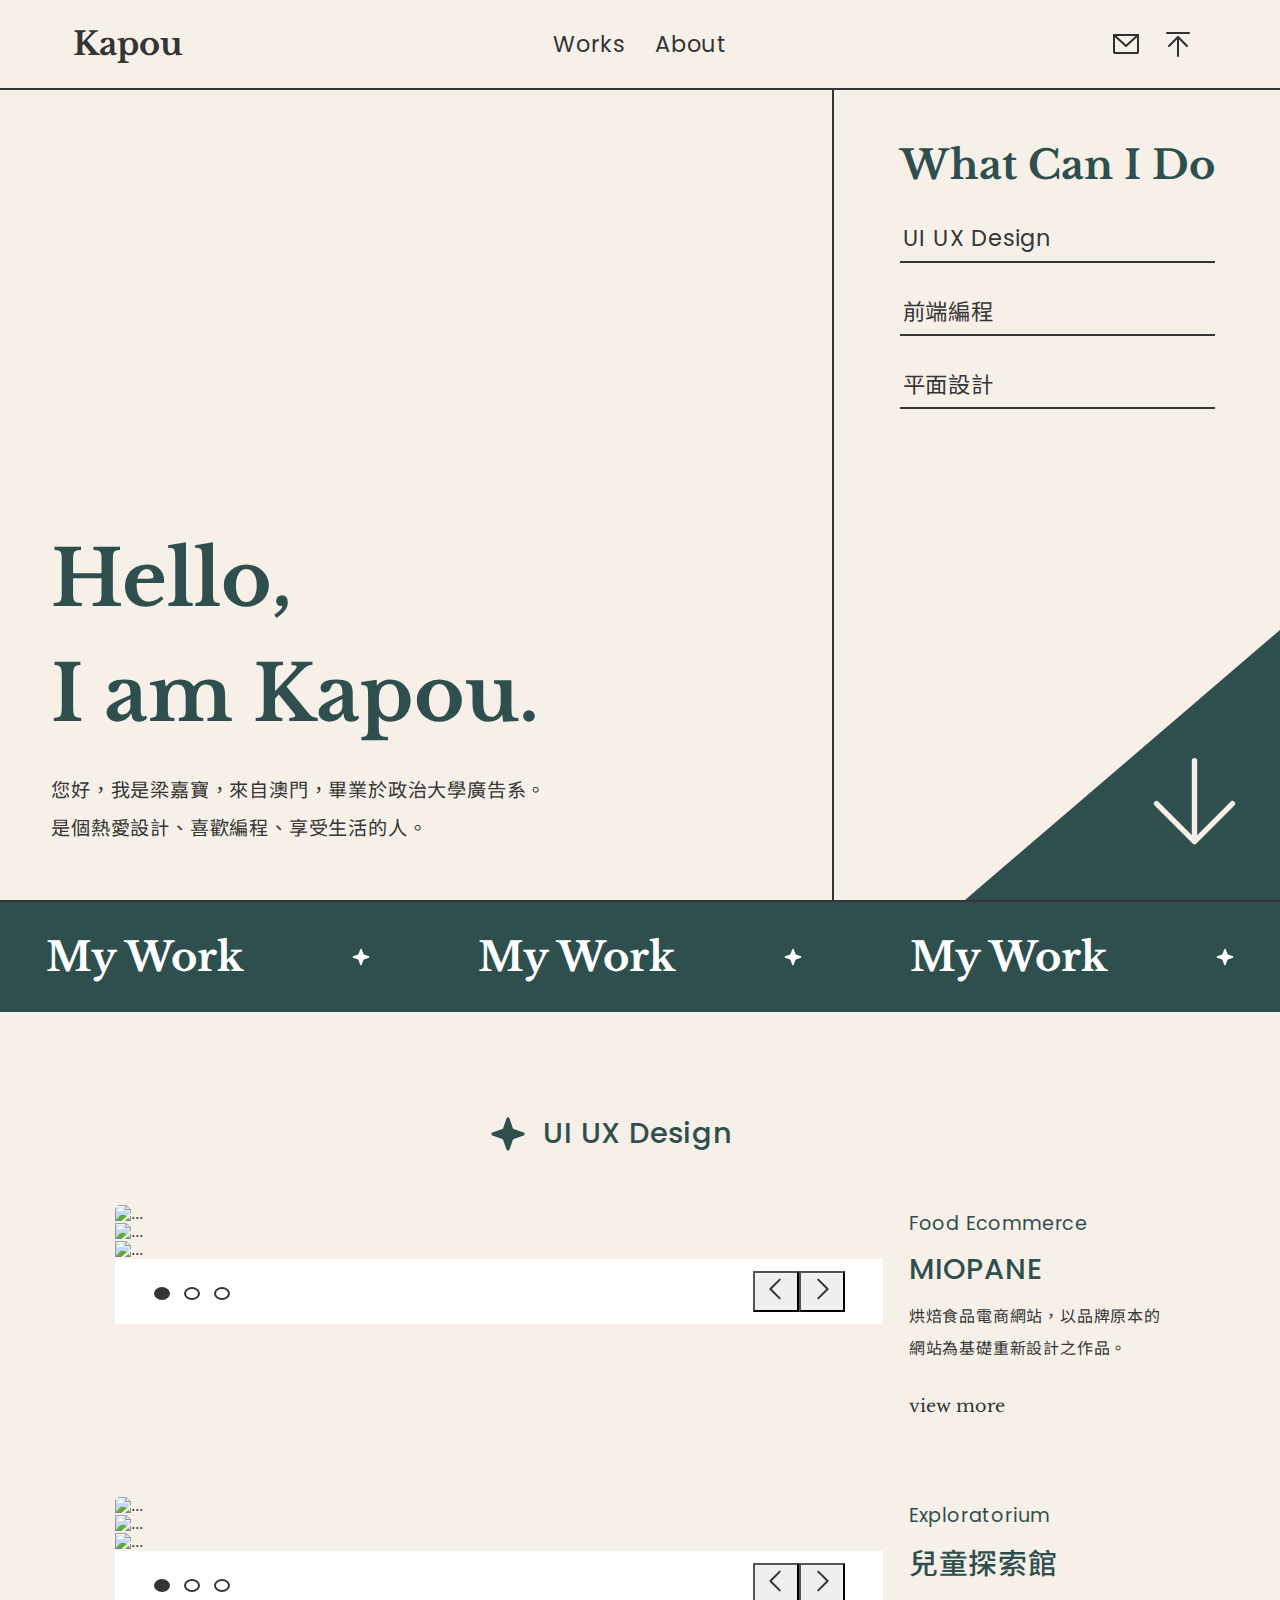
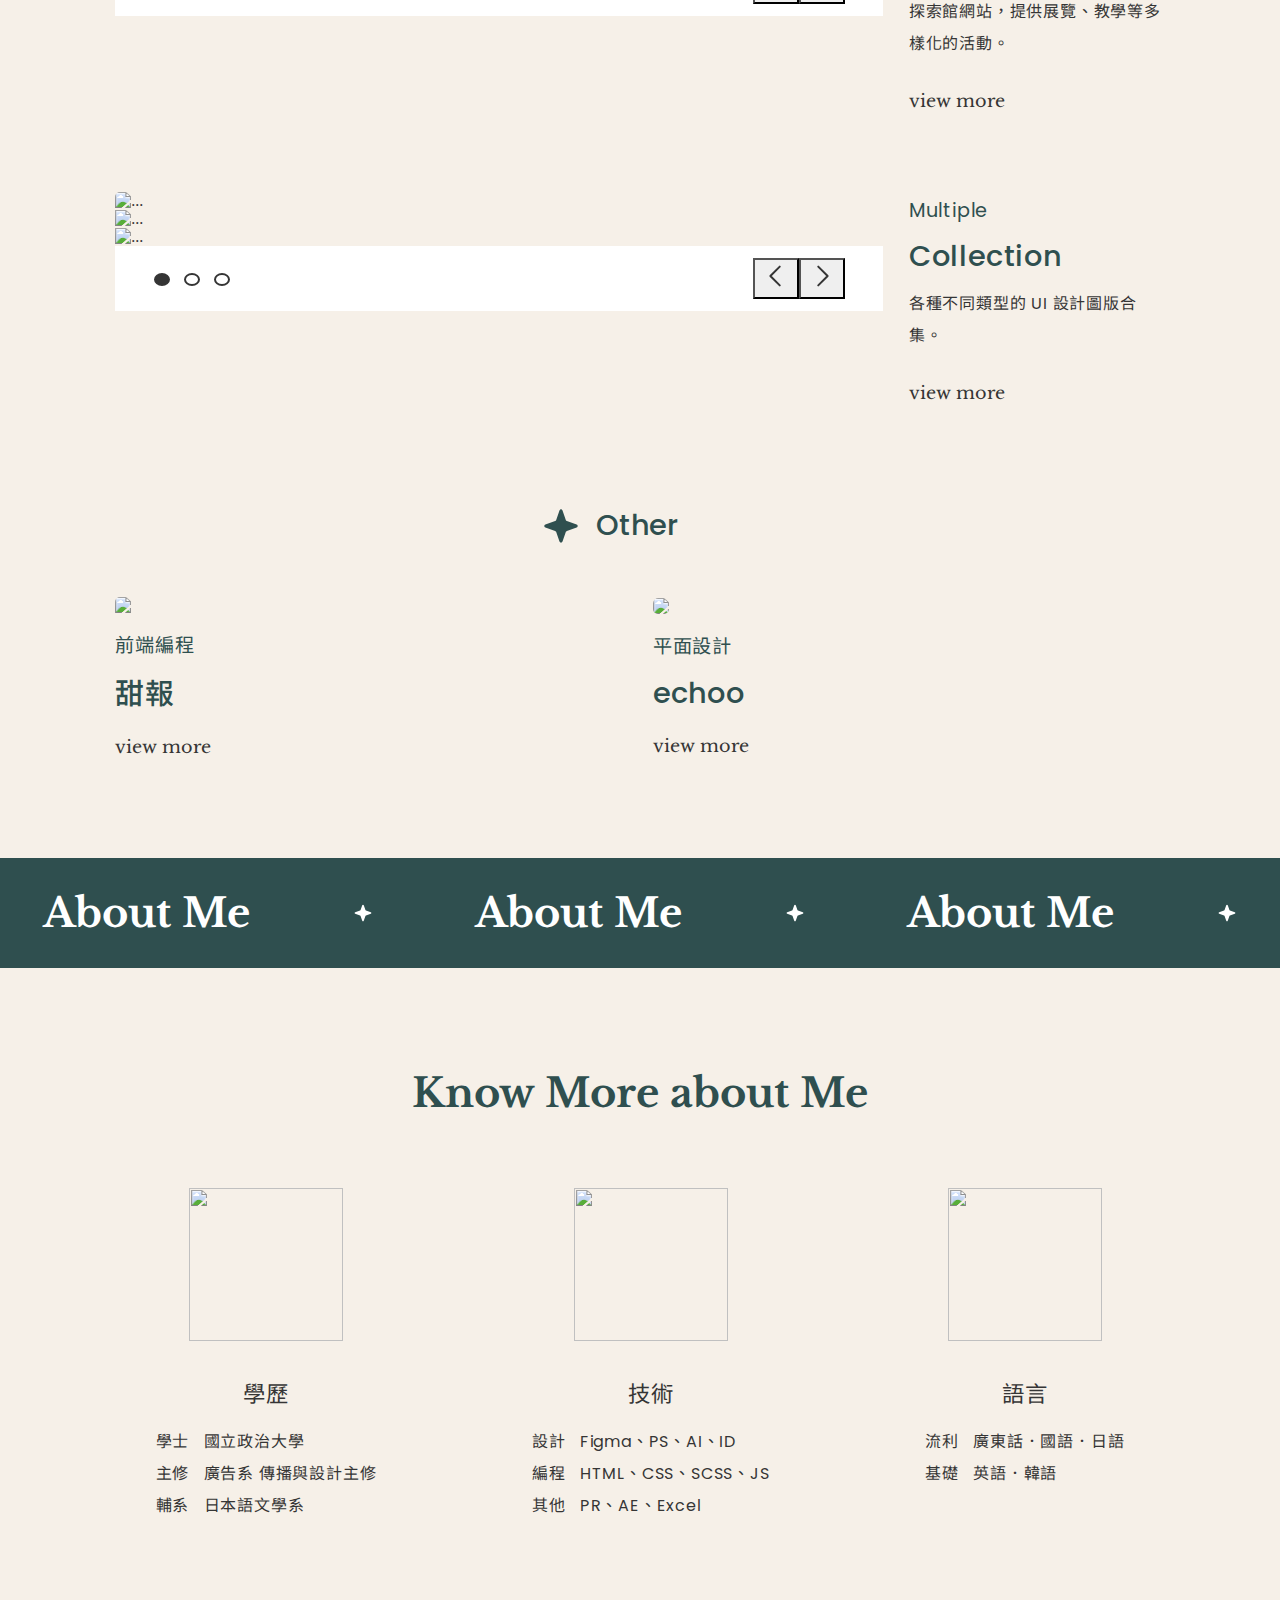
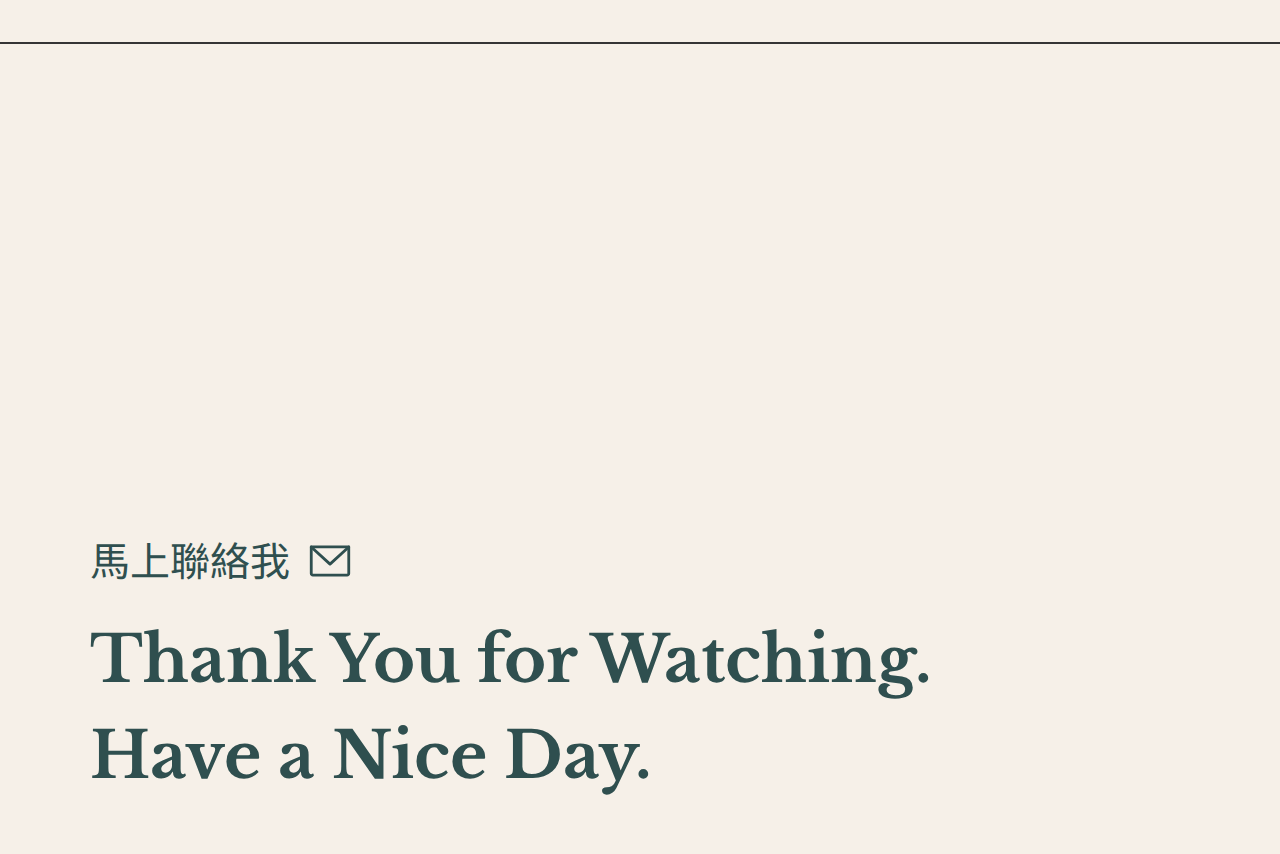
==== html/index.html @ ddb982a2 "first-upload" ====
<!DOCTYPE html>
<html lang="en">

<head>
    <meta charset="UTF-8">
    <meta http-equiv="X-UA-Compatible" content="IE=edge">
    <meta name="viewport" content="width=device-width, initial-scale=1.0">
    <title>梁嘉寶作品集</title>

    <!--bootstrap-->
    <link href="https://cdn.jsdelivr.net/npm/bootstrap@5.2.0/dist/css/bootstrap.min.css" rel="stylesheet"
        integrity="sha384-gH2yIJqKdNHPEq0n4Mqa/HGKIhSkIHeL5AyhkYV8i59U5AR6csBvApHHNl/vI1Bx" crossorigin="anonymous">


    <!--owl carousel-->
    <link rel="stylesheet" href="../owlcarousel/assets/owl.carousel.min.css">
    <link rel="stylesheet" href="../owlcarousel/assets/owl.theme.default.min.css">

    <!--my css-->
    <link rel="stylesheet" type="text/css" href="../css/index.css" media="screen">

</head>

<body>
    <div id="top"></div>
    <div class="header">
        <div>
            <a href="./index.html">
                <h3>Kapou</h3>
            </a>
        </div>
        <div>
            <a href="./index.html#UI">
                <h5>Works</h5>
            </a>
            <a href="./index.html#about" class="lastOne">
                <h5>About</h5>
            </a>
        </div>
        <div>
            <a href="mailto: kapouwork@gmail.com">
                <svg width="32" height="32" viewBox="0 0 32 32" fill="none" xmlns="http://www.w3.org/2000/svg">
                    <path
                        d="M4 7H28V24C28 24.2652 27.8946 24.5196 27.7071 24.7071C27.5196 24.8946 27.2652 25 27 25H5C4.73478 25 4.48043 24.8946 4.29289 24.7071C4.10536 24.5196 4 24.2652 4 24V7Z"
                        stroke="#303030" stroke-width="2" stroke-linecap="round" stroke-linejoin="round" />
                    <path d="M28 7L16 18L4 7" stroke="#303030" stroke-width="2" stroke-linecap="round"
                        stroke-linejoin="round" />
                </svg>
            </a>
            <a onclick="goTop()">
                <svg width="32" height="32" viewBox="0 0 32 32" fill="none" xmlns="http://www.w3.org/2000/svg">
                    <path d="M16 28V9" stroke="#303030" stroke-width="2" stroke-linecap="round"
                        stroke-linejoin="round" />
                    <path d="M7 18L16 9L25 18" stroke="#303030" stroke-width="2" stroke-linecap="round"
                        stroke-linejoin="round" />
                    <path d="M5 5H27" stroke="#303030" stroke-width="2" stroke-linecap="round"
                        stroke-linejoin="round" />
                </svg>
            </a>
        </div>
    </div>

    <div class="top">
        <div>
            <h1>Hello,<br>
                I am Kapou.</h1>
            <h6>您好，我是梁嘉寶，來自澳門，畢業於政治大學廣告系。<br>
                是個熱愛設計、喜歡編程、享受生活的人。</h6>
        </div>

        <div>
            <div>
                <h2>What Can I Do</h2>
                <a href="./index.html#UI" class="click_to">
                    <h5>UI UX Design</h5>
                    <div><img src="../image/icon/CaretDown.svg"></div>
                </a>
                <a href="./index.html#other" class="click_to">
                    <h5>前端編程</h5>
                    <div><img src="../image/icon/CaretDown.svg"></div>
                </a>
                <a href="./index.html#other" class="click_to">
                    <h5>平面設計</h5>
                    <div><img src="../image/icon/CaretDown.svg"></div>
                </a>
            </div>
            <svg class="triangle" width="245" height="210" viewBox="0 0 350 300" fill="none"
                xmlns="http://www.w3.org/2000/svg">
                <path d="M350 0L350 300H0L350 0Z" fill="#2F4F4F" />

                <path class='arrow' d="M255 160.213V245.927" stroke="#F6F0E8" stroke-width="6" stroke-linecap="round"
                    stroke-linejoin="round" />
                <path class='arrow' d="M212.812 207.946L255 250.134L297.188 207.946" stroke="#F6F0E8" stroke-width="6"
                    stroke-linecap="round" stroke-linejoin="round" />
            </svg>
        </div>
    </div>


    <div class="marquee">
        <div class="marquee__content">
            <h2>My Work</h2>
            <svg width="20" height="20" viewBox="0 0 50 50" fill="none" xmlns="http://www.w3.org/2000/svg">
                <path
                    d="M17.6626 18.9001C18.2433 18.6996 18.6996 18.2433 18.9001 17.6626L23.1096 5.47388C23.7299 3.67771 26.2701 3.67771 26.8904 5.47388L31.0999 17.6626C31.3004 18.2433 31.7567 18.6996 32.3374 18.9001L44.5261 23.1096C46.3223 23.7299 46.3223 26.2701 44.5261 26.8904L32.3374 31.0999C31.7567 31.3004 31.3004 31.7567 31.0999 32.3374L26.8904 44.5261C26.2701 46.3223 23.7299 46.3223 23.1096 44.5261L18.9001 32.3374C18.6996 31.7567 18.2433 31.3004 17.6626 31.0999L5.47388 26.8904C3.67771 26.2701 3.67771 23.7299 5.47388 23.1096L17.6626 18.9001Z"
                    fill="white" />
            </svg>
            <h2>My Work</h2>
            <svg width="20" height="20" viewBox="0 0 50 50" fill="none" xmlns="http://www.w3.org/2000/svg">
                <path
                    d="M17.6626 18.9001C18.2433 18.6996 18.6996 18.2433 18.9001 17.6626L23.1096 5.47388C23.7299 3.67771 26.2701 3.67771 26.8904 5.47388L31.0999 17.6626C31.3004 18.2433 31.7567 18.6996 32.3374 18.9001L44.5261 23.1096C46.3223 23.7299 46.3223 26.2701 44.5261 26.8904L32.3374 31.0999C31.7567 31.3004 31.3004 31.7567 31.0999 32.3374L26.8904 44.5261C26.2701 46.3223 23.7299 46.3223 23.1096 44.5261L18.9001 32.3374C18.6996 31.7567 18.2433 31.3004 17.6626 31.0999L5.47388 26.8904C3.67771 26.2701 3.67771 23.7299 5.47388 23.1096L17.6626 18.9001Z"
                    fill="white" />
            </svg>
            <h2>My Work</h2>
            <svg width="20" height="20" viewBox="0 0 50 50" fill="none" xmlns="http://www.w3.org/2000/svg">
                <path
                    d="M17.6626 18.9001C18.2433 18.6996 18.6996 18.2433 18.9001 17.6626L23.1096 5.47388C23.7299 3.67771 26.2701 3.67771 26.8904 5.47388L31.0999 17.6626C31.3004 18.2433 31.7567 18.6996 32.3374 18.9001L44.5261 23.1096C46.3223 23.7299 46.3223 26.2701 44.5261 26.8904L32.3374 31.0999C31.7567 31.3004 31.3004 31.7567 31.0999 32.3374L26.8904 44.5261C26.2701 46.3223 23.7299 46.3223 23.1096 44.5261L18.9001 32.3374C18.6996 31.7567 18.2433 31.3004 17.6626 31.0999L5.47388 26.8904C3.67771 26.2701 3.67771 23.7299 5.47388 23.1096L17.6626 18.9001Z"
                    fill="white" />
            </svg>
        </div>

        <div aria-hidden="true" class="marquee__content">
            <h2>My Work</h2>
            <svg width="20" height="20" viewBox="0 0 50 50" fill="none" xmlns="http://www.w3.org/2000/svg">
                <path
                    d="M17.6626 18.9001C18.2433 18.6996 18.6996 18.2433 18.9001 17.6626L23.1096 5.47388C23.7299 3.67771 26.2701 3.67771 26.8904 5.47388L31.0999 17.6626C31.3004 18.2433 31.7567 18.6996 32.3374 18.9001L44.5261 23.1096C46.3223 23.7299 46.3223 26.2701 44.5261 26.8904L32.3374 31.0999C31.7567 31.3004 31.3004 31.7567 31.0999 32.3374L26.8904 44.5261C26.2701 46.3223 23.7299 46.3223 23.1096 44.5261L18.9001 32.3374C18.6996 31.7567 18.2433 31.3004 17.6626 31.0999L5.47388 26.8904C3.67771 26.2701 3.67771 23.7299 5.47388 23.1096L17.6626 18.9001Z"
                    fill="white" />
            </svg>
            <h2>My Work</h2>
            <svg width="20" height="20" viewBox="0 0 50 50" fill="none" xmlns="http://www.w3.org/2000/svg">
                <path
                    d="M17.6626 18.9001C18.2433 18.6996 18.6996 18.2433 18.9001 17.6626L23.1096 5.47388C23.7299 3.67771 26.2701 3.67771 26.8904 5.47388L31.0999 17.6626C31.3004 18.2433 31.7567 18.6996 32.3374 18.9001L44.5261 23.1096C46.3223 23.7299 46.3223 26.2701 44.5261 26.8904L32.3374 31.0999C31.7567 31.3004 31.3004 31.7567 31.0999 32.3374L26.8904 44.5261C26.2701 46.3223 23.7299 46.3223 23.1096 44.5261L18.9001 32.3374C18.6996 31.7567 18.2433 31.3004 17.6626 31.0999L5.47388 26.8904C3.67771 26.2701 3.67771 23.7299 5.47388 23.1096L17.6626 18.9001Z"
                    fill="white" />
            </svg>
            <h2>My Work</h2>
            <svg width="20" height="20" viewBox="0 0 50 50" fill="none" xmlns="http://www.w3.org/2000/svg">
                <path
                    d="M17.6626 18.9001C18.2433 18.6996 18.6996 18.2433 18.9001 17.6626L23.1096 5.47388C23.7299 3.67771 26.2701 3.67771 26.8904 5.47388L31.0999 17.6626C31.3004 18.2433 31.7567 18.6996 32.3374 18.9001L44.5261 23.1096C46.3223 23.7299 46.3223 26.2701 44.5261 26.8904L32.3374 31.0999C31.7567 31.3004 31.3004 31.7567 31.0999 32.3374L26.8904 44.5261C26.2701 46.3223 23.7299 46.3223 23.1096 44.5261L18.9001 32.3374C18.6996 31.7567 18.2433 31.3004 17.6626 31.0999L5.47388 26.8904C3.67771 26.2701 3.67771 23.7299 5.47388 23.1096L17.6626 18.9001Z"
                    fill="white" />
            </svg>
        </div>
    </div>


    <div id="UI"></div>

    <div class="list scrollTo">
        <div class="title">
            <svg width="50" height="50" viewBox="0 0 50 50" fill="none" xmlns="http://www.w3.org/2000/svg">
                <path
                    d="M17.6626 18.9001C18.2433 18.6996 18.6996 18.2433 18.9001 17.6626L23.1096 5.47388C23.7299 3.67771 26.2701 3.67771 26.8904 5.47388L31.0999 17.6626C31.3004 18.2433 31.7567 18.6996 32.3374 18.9001L44.5261 23.1096C46.3223 23.7299 46.3223 26.2701 44.5261 26.8904L32.3374 31.0999C31.7567 31.3004 31.3004 31.7567 31.0999 32.3374L26.8904 44.5261C26.2701 46.3223 23.7299 46.3223 23.1096 44.5261L18.9001 32.3374C18.6996 31.7567 18.2433 31.3004 17.6626 31.0999L5.47388 26.8904C3.67771 26.2701 3.67771 23.7299 5.47388 23.1096L17.6626 18.9001Z"
                    fill="#2F4F4F" />
            </svg>
            <h4>UI UX Design</h4>
        </div>

        <div>
            <div class="work_card">

                <div id="carouselA2" class="carousel slide imgBox carouselA" data-bs-interval="false">
                    <div id='B2' class="carousel-inner">
                        <a href="./miopane.html">
                            <div class="carousel-item active">
                                <img src="../image/miopane/0.jpg" class="d-block w-100" alt="...">
                            </div>
                            <div class="carousel-item">
                                <img src="../image/miopane/1.jpg" class="d-block w-100" alt="...">
                            </div>
                            <div class="carousel-item">
                                <img src="../image/miopane/2.jpg" class="d-block w-100" alt="...">
                            </div>
                        </a>
                    </div>

                    <div class="tool">
                        <div class="carousel-indicators">
                            <button type="button" data-bs-target="#carouselA2" data-bs-slide-to="0" class="active"
                                aria-current="true" aria-label="Slide 1"></button>
                            <button type="button" data-bs-target="#carouselA2" data-bs-slide-to="1"
                                aria-label="Slide 2"></button>
                            <button type="button" data-bs-target="#carouselA2" data-bs-slide-to="2"
                                aria-label="Slide 3"></button>
                        </div>

                        <div>
                            <button class="carousel-control-prev" type="button" data-bs-target="#carouselA2"
                                data-bs-slide="prev">
                                <span class="carousel-control-prev-icon" aria-hidden="true">
                                    <svg width="30" height="30" viewBox="0 0 30 30" fill="none"
                                        xmlns="http://www.w3.org/2000/svg">
                                        <path d="M18.75 24.375L9.375 15L18.75 5.625" stroke="#303030" stroke-width="2"
                                            stroke-linecap="round" stroke-linejoin="round" />
                                    </svg>
                                </span>
                            </button>
                            <button class="carousel-control-next" type="button" data-bs-target="#carouselA2"
                                data-bs-slide="next">
                                <span class="carousel-control-next-icon" aria-hidden="true">
                                    <svg width="30" height="30" viewBox="0 0 30 30" fill="none"
                                        xmlns="http://www.w3.org/2000/svg">
                                        <path d="M11.25 5.625L20.625 15L11.25 24.375" stroke="#303030" stroke-width="2"
                                            stroke-linecap="round" stroke-linejoin="round" />
                                    </svg>
                                </span>
                            </button>
                            </svg>
                        </div>
                    </div>
                </div>

                <div class="work_card_infor">
                    <h6>Food Ecommerce</h6>
                    <h4>MIOPANE</h4>
                    <p>烘焙食品電商網站，以品牌原本的網站為基礎重新設計之作品。</p>
                    <a href="./children.html"><span id="A2">view more</span></a>
                </div>

            </div>
            <div class="work_card">

                <div id="carouselA1" class="carousel slide imgBox carouselA active_carousel" data-bs-interval="false">
                    <div id="B1" class="carousel-inner">
                        <a href="./children.html">
                            <div class="carousel-item active">
                                <img src="../image/兒童探索館/0.jpg" class="d-block w-100" alt="...">
                            </div>
                            <div class="carousel-item">
                                <img src="../image/兒童探索館/2.jpg" class="d-block w-100" alt="...">
                            </div>
                            <div class="carousel-item">
                                <img src="../image/兒童探索館/1.jpg" class="d-block w-100" alt="...">
                            </div>
                        </a>
                    </div>

                    <div class="tool">
                        <div class="carousel-indicators">
                            <button type="button" data-bs-target="#carouselA1" data-bs-slide-to="0" class="active"
                                aria-current="true" aria-label="Slide 1"></button>
                            <button type="button" data-bs-target="#carouselA1" data-bs-slide-to="1"
                                aria-label="Slide 2"></button>
                            <button type="button" data-bs-target="#carouselA1" data-bs-slide-to="2"
                                aria-label="Slide 3"></button>
                        </div>

                        <div>
                            <button class="carousel-control-prev" type="button" data-bs-target="#carouselA1"
                                data-bs-slide="prev">
                                <span class="carousel-control-prev-icon" aria-hidden="true">
                                    <svg width="30" height="30" viewBox="0 0 30 30" fill="none"
                                        xmlns="http://www.w3.org/2000/svg">
                                        <path d="M18.75 24.375L9.375 15L18.75 5.625" stroke="#303030" stroke-width="2"
                                            stroke-linecap="round" stroke-linejoin="round" />
                                    </svg>
                                </span>
                            </button>
                            <button class="carousel-control-next" type="button" data-bs-target="#carouselA1"
                                data-bs-slide="next">
                                <span class="carousel-control-next-icon" aria-hidden="true">
                                    <svg width="30" height="30" viewBox="0 0 30 30" fill="none"
                                        xmlns="http://www.w3.org/2000/svg">
                                        <path d="M11.25 5.625L20.625 15L11.25 24.375" stroke="#303030" stroke-width="2"
                                            stroke-linecap="round" stroke-linejoin="round" />
                                    </svg>
                                </span>
                            </button>
                            </svg>
                        </div>
                    </div>
                </div>

                <div class="work_card_infor">
                    <h6>Exploratorium</h6>
                    <h4>兒童探索館</h4>
                    <p>探索館網站，提供展覽、教學等多樣化的活動。</p>
                    <a href="./children.html"><span id="A1">view more</span></a>
                </div>

            </div>



            <div class="work_card">

                <div id="carouselA3" class="carousel slide imgBox carouselA" data-bs-interval="false">
                    <div id='B3' class="carousel-inner">
                        <a href="./collection.html">
                            <div class="carousel-item active">
                                <img src="../image/collection/0.jpg" class="d-block w-100" alt="...">
                            </div>
                            <div class="carousel-item">
                                <img src="../image/collection/1.jpg" class="d-block w-100" alt="...">
                            </div>
                            <div class="carousel-item">
                                <img src="../image/collection/2.jpg" class="d-block w-100" alt="...">
                            </div>
                        </a>
                    </div>

                    <div class="tool">
                        <div class="carousel-indicators">
                            <button type="button" data-bs-target="#carouselA3" data-bs-slide-to="0" class="active"
                                aria-current="true" aria-label="Slide 1"></button>
                            <button type="button" data-bs-target="#carouselA3" data-bs-slide-to="1"
                                aria-label="Slide 2"></button>
                            <button type="button" data-bs-target="#carouselA3" data-bs-slide-to="2"
                                aria-label="Slide 3"></button>
                        </div>

                        <div>
                            <button class="carousel-control-prev" type="button" data-bs-target="#carouselA3"
                                data-bs-slide="prev">
                                <span class="carousel-control-prev-icon" aria-hidden="true">
                                    <svg width="30" height="30" viewBox="0 0 30 30" fill="none"
                                        xmlns="http://www.w3.org/2000/svg">
                                        <path d="M18.75 24.375L9.375 15L18.75 5.625" stroke="#303030" stroke-width="2"
                                            stroke-linecap="round" stroke-linejoin="round" />
                                    </svg>
                                </span>
                            </button>
                            <button class="carousel-control-next" type="button" data-bs-target="#carouselA3"
                                data-bs-slide="next">
                                <span class="carousel-control-next-icon" aria-hidden="true">
                                    <svg width="30" height="30" viewBox="0 0 30 30" fill="none"
                                        xmlns="http://www.w3.org/2000/svg">
                                        <path d="M11.25 5.625L20.625 15L11.25 24.375" stroke="#303030" stroke-width="2"
                                            stroke-linecap="round" stroke-linejoin="round" />
                                    </svg>
                                </span>
                            </button>
                            </svg>
                        </div>
                    </div>
                </div>

                <div class="work_card_infor">
                    <h6>Multiple</h6>
                    <h4>Collection</h4>
                    <p>各種不同類型的 UI 設計圖版合集。</p>
                    <a href="./collection.html"><span id="A3">view more</span></a>
                </div>

            </div>


        </div>
    </div>

    <div id="other"></div>

    <div class="graphicDesign scrollTo">
        <div class="title">
            <svg width="50" height="50" viewBox="0 0 50 50" fill="none" xmlns="http://www.w3.org/2000/svg">
                <path
                    d="M17.6626 18.9001C18.2433 18.6996 18.6996 18.2433 18.9001 17.6626L23.1096 5.47388C23.7299 3.67771 26.2701 3.67771 26.8904 5.47388L31.0999 17.6626C31.3004 18.2433 31.7567 18.6996 32.3374 18.9001L44.5261 23.1096C46.3223 23.7299 46.3223 26.2701 44.5261 26.8904L32.3374 31.0999C31.7567 31.3004 31.3004 31.7567 31.0999 32.3374L26.8904 44.5261C26.2701 46.3223 23.7299 46.3223 23.1096 44.5261L18.9001 32.3374C18.6996 31.7567 18.2433 31.3004 17.6626 31.0999L5.47388 26.8904C3.67771 26.2701 3.67771 23.7299 5.47388 23.1096L17.6626 18.9001Z"
                    fill="#2F4F4F" />
            </svg>
            <h4>Other</h4>
        </div>

        <div class="two_card">

            <div class="work_card small_card">
                <div class="small_card_img">
                    <a href="./news.html">
                        <img src="../image/news/0.jpg">
                    </a>
                </div>

                <div class="work_card_infor">
                    <h6>前端編程</h6>
                    <h4>甜報</h4>
                    <a href="./news.html"><span>view more</span></a>
                </div>
            </div>

            <div class="work_card small_card">
                <div class="small_card_img">
                    <a href="./echoo.html">
                        <img class="small_card_img" src="../image/echoo/0.jpg">
                    </a>
                </div>

                <div class="work_card_infor">
                    <h6>平面設計</h6>
                    <h4>echoo</h4>
                    <a href="./children.html"><span>view more</span></a>
                </div>
            </div>

        </div>
    </div>

    <div class="marquee">
        <div class="marquee__content">
            <h2>About Me</h2>
            <svg width="20" height="20" viewBox="0 0 50 50" fill="none" xmlns="http://www.w3.org/2000/svg">
                <path
                    d="M17.6626 18.9001C18.2433 18.6996 18.6996 18.2433 18.9001 17.6626L23.1096 5.47388C23.7299 3.67771 26.2701 3.67771 26.8904 5.47388L31.0999 17.6626C31.3004 18.2433 31.7567 18.6996 32.3374 18.9001L44.5261 23.1096C46.3223 23.7299 46.3223 26.2701 44.5261 26.8904L32.3374 31.0999C31.7567 31.3004 31.3004 31.7567 31.0999 32.3374L26.8904 44.5261C26.2701 46.3223 23.7299 46.3223 23.1096 44.5261L18.9001 32.3374C18.6996 31.7567 18.2433 31.3004 17.6626 31.0999L5.47388 26.8904C3.67771 26.2701 3.67771 23.7299 5.47388 23.1096L17.6626 18.9001Z"
                    fill="white" />
            </svg>
            <h2>About Me</h2>
            <svg width="20" height="20" viewBox="0 0 50 50" fill="none" xmlns="http://www.w3.org/2000/svg">
                <path
                    d="M17.6626 18.9001C18.2433 18.6996 18.6996 18.2433 18.9001 17.6626L23.1096 5.47388C23.7299 3.67771 26.2701 3.67771 26.8904 5.47388L31.0999 17.6626C31.3004 18.2433 31.7567 18.6996 32.3374 18.9001L44.5261 23.1096C46.3223 23.7299 46.3223 26.2701 44.5261 26.8904L32.3374 31.0999C31.7567 31.3004 31.3004 31.7567 31.0999 32.3374L26.8904 44.5261C26.2701 46.3223 23.7299 46.3223 23.1096 44.5261L18.9001 32.3374C18.6996 31.7567 18.2433 31.3004 17.6626 31.0999L5.47388 26.8904C3.67771 26.2701 3.67771 23.7299 5.47388 23.1096L17.6626 18.9001Z"
                    fill="white" />
            </svg>
            <h2>About Me</h2>
            <svg width="20" height="20" viewBox="0 0 50 50" fill="none" xmlns="http://www.w3.org/2000/svg">
                <path
                    d="M17.6626 18.9001C18.2433 18.6996 18.6996 18.2433 18.9001 17.6626L23.1096 5.47388C23.7299 3.67771 26.2701 3.67771 26.8904 5.47388L31.0999 17.6626C31.3004 18.2433 31.7567 18.6996 32.3374 18.9001L44.5261 23.1096C46.3223 23.7299 46.3223 26.2701 44.5261 26.8904L32.3374 31.0999C31.7567 31.3004 31.3004 31.7567 31.0999 32.3374L26.8904 44.5261C26.2701 46.3223 23.7299 46.3223 23.1096 44.5261L18.9001 32.3374C18.6996 31.7567 18.2433 31.3004 17.6626 31.0999L5.47388 26.8904C3.67771 26.2701 3.67771 23.7299 5.47388 23.1096L17.6626 18.9001Z"
                    fill="white" />
            </svg>
        </div>

        <div aria-hidden="true" class="marquee__content">
            <h2>About Me</h2>
            <svg width="20" height="20" viewBox="0 0 50 50" fill="none" xmlns="http://www.w3.org/2000/svg">
                <path
                    d="M17.6626 18.9001C18.2433 18.6996 18.6996 18.2433 18.9001 17.6626L23.1096 5.47388C23.7299 3.67771 26.2701 3.67771 26.8904 5.47388L31.0999 17.6626C31.3004 18.2433 31.7567 18.6996 32.3374 18.9001L44.5261 23.1096C46.3223 23.7299 46.3223 26.2701 44.5261 26.8904L32.3374 31.0999C31.7567 31.3004 31.3004 31.7567 31.0999 32.3374L26.8904 44.5261C26.2701 46.3223 23.7299 46.3223 23.1096 44.5261L18.9001 32.3374C18.6996 31.7567 18.2433 31.3004 17.6626 31.0999L5.47388 26.8904C3.67771 26.2701 3.67771 23.7299 5.47388 23.1096L17.6626 18.9001Z"
                    fill="white" />
            </svg>
            <h2>About Me</h2>
            <svg width="20" height="20" viewBox="0 0 50 50" fill="none" xmlns="http://www.w3.org/2000/svg">
                <path
                    d="M17.6626 18.9001C18.2433 18.6996 18.6996 18.2433 18.9001 17.6626L23.1096 5.47388C23.7299 3.67771 26.2701 3.67771 26.8904 5.47388L31.0999 17.6626C31.3004 18.2433 31.7567 18.6996 32.3374 18.9001L44.5261 23.1096C46.3223 23.7299 46.3223 26.2701 44.5261 26.8904L32.3374 31.0999C31.7567 31.3004 31.3004 31.7567 31.0999 32.3374L26.8904 44.5261C26.2701 46.3223 23.7299 46.3223 23.1096 44.5261L18.9001 32.3374C18.6996 31.7567 18.2433 31.3004 17.6626 31.0999L5.47388 26.8904C3.67771 26.2701 3.67771 23.7299 5.47388 23.1096L17.6626 18.9001Z"
                    fill="white" />
            </svg>
            <h2>About Me</h2>
            <svg width="20" height="20" viewBox="0 0 50 50" fill="none" xmlns="http://www.w3.org/2000/svg">
                <path
                    d="M17.6626 18.9001C18.2433 18.6996 18.6996 18.2433 18.9001 17.6626L23.1096 5.47388C23.7299 3.67771 26.2701 3.67771 26.8904 5.47388L31.0999 17.6626C31.3004 18.2433 31.7567 18.6996 32.3374 18.9001L44.5261 23.1096C46.3223 23.7299 46.3223 26.2701 44.5261 26.8904L32.3374 31.0999C31.7567 31.3004 31.3004 31.7567 31.0999 32.3374L26.8904 44.5261C26.2701 46.3223 23.7299 46.3223 23.1096 44.5261L18.9001 32.3374C18.6996 31.7567 18.2433 31.3004 17.6626 31.0999L5.47388 26.8904C3.67771 26.2701 3.67771 23.7299 5.47388 23.1096L17.6626 18.9001Z"
                    fill="white" />
            </svg>
        </div>
    </div>

    <div id="about"></div>

    <div class="knowMore">
        <h2>Know More about Me</h2>
        <div>
            <div>
                <img src="../image/icon/school.png">
                <h5>學歷</h5>
                <p>學士&nbsp;&nbsp;&nbsp;國立政治大學<br>
                    主修&nbsp;&nbsp;&nbsp;廣告系 傳播與設計主修<br>
                    輔系&nbsp;&nbsp;&nbsp;日本語文學系</p>
            </div>
            <div>
                <img src="../image/icon/skill.png">
                <h5>技術</h5>
                <p>設計&nbsp;&nbsp;&nbsp;Figma、PS、AI、ID<br>
                    編程&nbsp;&nbsp;&nbsp;HTML、CSS、SCSS、JS<br>
                    其他&nbsp;&nbsp;&nbsp;PR、AE、Excel</p>
            </div>
            <div>
                <img src="../image/icon/language.png">
                <h5>語言</h5>
                <p>流利&nbsp;&nbsp;&nbsp;廣東話．國語．日語<br>
                    基礎&nbsp;&nbsp;&nbsp;英語．韓語
                </p>
            </div>
        </div>
    </div>


    <div class="footer">
        <a href="mailto: kapouwork@gmail.com">
            <h2>馬上聯絡我</h2>
            <svg width="50" height="50" viewBox="0 0 32 32" fill="none" xmlns="http://www.w3.org/2000/svg">
                <path
                    d="M4 7H28V24C28 24.2652 27.8946 24.5196 27.7071 24.7071C27.5196 24.8946 27.2652 25 27 25H5C4.73478 25 4.48043 24.8946 4.29289 24.7071C4.10536 24.5196 4 24.2652 4 24V7Z"
                    stroke="#303030" stroke-width="1.8" stroke-linecap="round" stroke-linejoin="round" />
                <path d="M28 7L16 18L4 7" stroke="#303030" stroke-width="1.8" stroke-linecap="round"
                    stroke-linejoin="round" />
            </svg>
        </a>
        <h1>Thank You for Watching.<br>
            Have a Nice Day.</h1>
    </div>

    <!-- bootstrap -->
    <script src="https://cdn.jsdelivr.net/npm/bootstrap@5.2.0/dist/js/bootstrap.bundle.min.js"
        integrity="sha384-A3rJD856KowSb7dwlZdYEkO39Gagi7vIsF0jrRAoQmDKKtQBHUuLZ9AsSv4jD4Xa"
        crossorigin="anonymous"></script>

    <!-- owl carousel -->
    <script src="../owlcarousel/jquery.min.js"></script>
    <script src="../owlcarousel/owl.carousel.min.js"></script>
    <script>
        $('.owl-carousel').owlCarousel({
            center: true,
            loop: true,
            margin: 20,
            nav: true,
            navContainer: (".p-nav"),
            navText: ['', ''],
            responsive: {
                0: {
                    items: 2
                },
                600: {
                    items: 3.5
                },
                1100: {
                    items: 4.5
                }
            }
        })
    </script>

    <!-- my js -->
    <script src="../js/index.js"></script>
</body>

</html>
---- css/index.css ----
@import url("https://fonts.googleapis.com/css2?family=Libre+Baskerville:wght@700&family=Noto+Sans+TC:wght@400;500&family=Noto+Serif+TC:wght@600&family=Poppins:wght@400;500&display=swap");
html {
  font-size: 16px;
}

* {
  margin: 0;
  color: #353535;
  -webkit-box-sizing: border-box;
          box-sizing: border-box;
}

body {
  background-color: #F6F0E8;
}

a {
  text-decoration: none;
  color: #353535;
}

h1,
h2,
h3,
h4,
h5,
h6,
p {
  margin: 0;
}

h1 {
  font-family: "Libre Baskerville", "Noto Serif TC", serif;
  font-size: 4.8rem;
  color: #2F4F4F;
  line-height: 150%;
}

h2 {
  font-family: "Libre Baskerville", "Noto Serif TC", serif;
  font-size: 2.5rem;
  color: #2F4F4F;
}

h3 {
  font-family: "Libre Baskerville", "Noto Serif TC", serif;
  font-size: 2rem;
}

h4 {
  font-family: "Poppins", "Noto Sans TC", sans-serif;
  font-size: 1.8rem;
  font-weight: 500;
  letter-spacing: 0.05rem;
}

h5 {
  font-family: "Poppins", "Noto Sans TC", sans-serif;
  font-size: 1.4rem;
  font-weight: 400;
  letter-spacing: 0.05rem;
}

h6 {
  font-family: "Poppins", "Noto Sans TC", sans-serif;
  font-size: 1.2rem;
  font-weight: 400;
  line-height: 200%;
  letter-spacing: 0.05rem;
}

p {
  font-family: "Poppins", "Noto Sans TC", sans-serif;
  font-size: 1rem;
  font-weight: 400;
  line-height: 200%;
  letter-spacing: 0.05rem;
}

.header {
  display: -webkit-box;
  display: -ms-flexbox;
  display: flex;
  position: -webkit-sticky;
  position: sticky;
  top: 0;
  z-index: 5;
  background-color: #F6F0E8;
  height: 90px;
  border-bottom: 2px solid #353535;
}

.header div {
  display: -webkit-inline-box;
  display: -ms-inline-flexbox;
  display: inline-flex;
  -webkit-box-align: center;
      -ms-flex-align: center;
          align-items: center;
  -webkit-box-pack: center;
      -ms-flex-pack: center;
          justify-content: center;
}

.header div:nth-child(1) {
  width: 20vw;
}

.header div:nth-child(1) h3 {
  -webkit-transition: color 0.2s ease;
  transition: color 0.2s ease;
}

@media (max-width: 1100px) {
  .header div:nth-child(1) {
    width: 30vw;
  }
}

@media (max-width: 500px) {
  .header div:nth-child(1) {
    width: 40vw;
  }
}

@media (min-width: 500px) {
  .header div:nth-child(1) h3:hover {
    color: #B41F42;
    -webkit-transition: color 0.6s ease;
    transition: color 0.6s ease;
  }
}

.header div:nth-child(2) {
  width: 60vw;
}

.header div:nth-child(2) a:not(.lastOne) {
  margin-right: 30px;
}

.header div:nth-child(2) h5 {
  -webkit-transition: color 0.6s ease;
  transition: color 0.6s ease;
}

@media (max-width: 1100px) {
  .header div:nth-child(2) {
    width: 40vw;
  }
}

@media (max-width: 500px) {
  .header div:nth-child(2) {
    width: 60vw;
  }
}

@media (min-width: 500px) {
  .header div:nth-child(2) h5:hover {
    color: #B41F42;
    -webkit-transition: color 0.6s ease;
    transition: color 0.6s ease;
  }
}

.header div:nth-child(3) {
  width: 20vw;
}

@media (max-width: 1100px) {
  .header div:nth-child(3) {
    width: 30vw;
  }
}

@media (max-width: 500px) {
  .header div:nth-child(3) {
    display: none;
  }
}

.header div:nth-child(3) a {
  display: -webkit-inline-box;
  display: -ms-inline-flexbox;
  display: inline-flex;
  -webkit-box-align: center;
      -ms-flex-align: center;
          align-items: center;
  -webkit-box-pack: center;
      -ms-flex-pack: center;
          justify-content: center;
  cursor: pointer;
}

.header div:nth-child(3) a:first-child {
  margin-right: 20px;
}

.header div:nth-child(3) a path {
  -webkit-transition: all 0.2s ease;
  transition: all 0.2s ease;
}

.header div:nth-child(3) a:hover path {
  stroke: #B41F42;
  -webkit-transition: all 0.2s ease;
  transition: all 0.2s ease;
}

.marquee {
  --gap: 1rem;
  position: relative;
  display: -webkit-box;
  display: -ms-flexbox;
  display: flex;
  overflow: hidden;
  -webkit-user-select: none;
     -moz-user-select: none;
      -ms-user-select: none;
          user-select: none;
  gap: var(--gap);
  background-color: #2F4F4F;
  padding: 30px 0;
}

.marquee__content {
  -ms-flex-negative: 0;
      flex-shrink: 0;
  display: -webkit-box;
  display: -ms-flexbox;
  display: flex;
  -webkit-box-align: center;
      -ms-flex-align: center;
          align-items: center;
  -ms-flex-pack: distribute;
      justify-content: space-around;
  gap: var(--gap);
  min-width: 100%;
  -webkit-animation: scroll 20s linear infinite;
          animation: scroll 20s linear infinite;
}

.marquee__content h2 {
  color: white;
}

@-webkit-keyframes scroll {
  from {
    -webkit-transform: translateX(0);
            transform: translateX(0);
  }
  to {
    -webkit-transform: translateX(calc(-100% - var(--gap)));
            transform: translateX(calc(-100% - var(--gap)));
  }
}

@keyframes scroll {
  from {
    -webkit-transform: translateX(0);
            transform: translateX(0);
  }
  to {
    -webkit-transform: translateX(calc(-100% - var(--gap)));
            transform: translateX(calc(-100% - var(--gap)));
  }
}

.imgBox {
  overflow: hidden;
  display: -webkit-box;
  display: -ms-flexbox;
  display: flex;
  -webkit-box-orient: vertical;
  -webkit-box-direction: normal;
      -ms-flex-direction: column;
          flex-direction: column;
}

.imgBox a:hover img {
  -webkit-transform: scale(1.08);
          transform: scale(1.08);
  -webkit-transition: -webkit-transform 0.5s ease;
  transition: -webkit-transform 0.5s ease;
  transition: transform 0.5s ease;
  transition: transform 0.5s ease, -webkit-transform 0.5s ease;
}

.imgBox img {
  -webkit-transform: scale(1);
          transform: scale(1);
  width: 100%;
  -webkit-transition: -webkit-transform 0.5s ease;
  transition: -webkit-transform 0.5s ease;
  transition: transform 0.5s ease;
  transition: transform 0.5s ease, -webkit-transform 0.5s ease;
}

@media (min-width: 500px) {
  .imgBox .carousel-inner:hover ~ .tool a span {
    color: #B41F42;
    -webkit-transition: all 0.5s ease;
    transition: all 0.5s ease;
  }
}

.imgBox .tool a span {
  -webkit-transition: all 0.5s ease;
  transition: all 0.5s ease;
}

@media (min-width: 500px) {
  .imgBox .tool a span:hover {
    color: #B41F42;
    -webkit-transition: all 0.5s ease;
    transition: all 0.5s ease;
  }
}

.imgBox .tool {
  background-color: white;
  display: -webkit-box;
  display: -ms-flexbox;
  display: flex;
  -webkit-box-align: center;
      -ms-flex-align: center;
          align-items: center;
  -webkit-box-pack: justify;
      -ms-flex-pack: justify;
          justify-content: space-between;
}

.imgBox .tool div {
  display: -webkit-box;
  display: -ms-flexbox;
  display: flex;
  -webkit-box-align: center;
      -ms-flex-align: center;
          align-items: center;
}

.imgBox .tool span {
  font-family: "Libre Baskerville", "Noto Serif TC", serif;
  font-size: 1.1rem;
}

.work_card {
  display: -webkit-box;
  display: -ms-flexbox;
  display: flex;
  -webkit-box-pack: center;
      -ms-flex-pack: center;
          justify-content: center;
  margin-bottom: 80px;
}

.work_card h4,
.work_card h6 {
  color: #2F4F4F;
}

.work_card h4 {
  margin: 5px 0 10px 0;
}

.work_card .carousel {
  margin-right: 2vw;
  width: 60vw;
  border-radius: 5px;
}

.work_card_infor {
  width: 20vw;
}

@media (max-width: 900px) {
  .work_card_infor {
    width: 28vw;
  }
}

.work_card_infor span {
  display: block;
  margin-top: 30px;
  font-family: "Libre Baskerville", "Noto Serif TC", serif;
  font-size: 1.1rem;
  -webkit-transition: all 0.5s ease;
  transition: all 0.5s ease;
}

.work_card_infor span:hover {
  color: #B41F42;
  -webkit-transition: all 0.5s ease;
  transition: all 0.5s ease;
}

.small_card {
  -webkit-box-orient: vertical;
  -webkit-box-direction: normal;
      -ms-flex-direction: column;
          flex-direction: column;
}

.small_card .work_card_infor {
  margin-top: 10px;
}

.small_card .work_card_infor span {
  margin-top: 20px;
}

.small_card_img {
  width: 40vw;
  border-radius: 5px;
  overflow: hidden;
}

.small_card_img a:hover img {
  -webkit-transform: scale(1.08);
          transform: scale(1.08);
  -webkit-transition: -webkit-transform 0.5s ease;
  transition: -webkit-transform 0.5s ease;
  transition: transform 0.5s ease;
  transition: transform 0.5s ease, -webkit-transform 0.5s ease;
}

.small_card_img img {
  -webkit-transform: scale(1);
          transform: scale(1);
  width: 100%;
  -webkit-transition: -webkit-transform 0.5s ease;
  transition: -webkit-transform 0.5s ease;
  transition: transform 0.5s ease;
  transition: transform 0.5s ease, -webkit-transform 0.5s ease;
}

.small_card_img:hover ~ .work_card_infor span {
  color: #B41F42;
  -webkit-transition: all 0.5s ease;
  transition: all 0.5s ease;
}

.two_card {
  display: -webkit-box;
  display: -ms-flexbox;
  display: flex;
  padding: 0 9vw;
  -webkit-box-pack: justify;
      -ms-flex-pack: justify;
          justify-content: space-between;
}

@media (max-width: 900px) {
  .small_card_img {
    width: 44vw;
  }
  .two_card {
    padding: 0 5vw;
  }
}

@media (max-width: 500px) {
  .work_card {
    -webkit-box-orient: vertical;
    -webkit-box-direction: normal;
        -ms-flex-direction: column;
            flex-direction: column;
    width: -webkit-fit-content;
    width: -moz-fit-content;
    width: fit-content;
    margin-left: auto;
    margin-right: auto;
  }
  .work_card .carousel {
    margin-right: 0;
    width: 90vw;
  }
  .work_card_infor {
    width: 60vw !important;
    margin-left: 10vw;
    margin-top: 20px;
  }
  .small_card_img {
    width: 90vw !important;
  }
  .two_card {
    -webkit-box-orient: vertical;
    -webkit-box-direction: normal;
        -ms-flex-direction: column;
            flex-direction: column;
  }
}

@media (max-width: 1100px) {
  h1 {
    font-size: 4rem;
  }
  h2 {
    font-size: 2rem;
  }
  h4 {
    font-size: 1.6rem;
  }
}

@media (max-width: 500px) {
  html {
    font-size: 14px;
  }
  h1 {
    font-size: 3rem;
  }
}

.top {
  display: -webkit-box;
  display: -ms-flexbox;
  display: flex;
  border-bottom: 2px solid #353535;
}

.top > div:first-child {
  width: 65vw;
  padding: 4%;
  display: -webkit-box;
  display: -ms-flexbox;
  display: flex;
  -webkit-box-orient: vertical;
  -webkit-box-direction: normal;
      -ms-flex-direction: column;
          flex-direction: column;
  -webkit-box-pack: end;
      -ms-flex-pack: end;
          justify-content: flex-end;
}

.top > div:first-child h6 {
  margin-top: 20px;
}

@media (max-width: 900px) {
  .top > div:first-child {
    padding: 7%;
    width: 100vw;
    height: 550px;
  }
}

@media (max-width: 550px) {
  .top > div:first-child {
    height: 450px;
  }
  .top > div:first-child h6 br {
    content: "";
    display: none;
  }
}

.top > div:last-child {
  display: block;
  width: 35vw;
  border-left: 2px solid #353535;
  height: calc(100vh - 90px);
  max-height: 1000px;
  display: -webkit-box;
  display: -ms-flexbox;
  display: flex;
  -webkit-box-orient: vertical;
  -webkit-box-direction: normal;
      -ms-flex-direction: column;
          flex-direction: column;
  -webkit-box-pack: justify;
      -ms-flex-pack: justify;
          justify-content: space-between;
  -webkit-box-align: end;
      -ms-flex-align: end;
          align-items: flex-end;
}

@media (max-width: 900px) {
  .top > div:last-child {
    display: none;
  }
}

.top > div:last-child > div {
  width: -webkit-fit-content;
  width: -moz-fit-content;
  width: fit-content;
  margin: 50px auto 0 auto;
}

.top > div:last-child > div a {
  display: -webkit-box;
  display: -ms-flexbox;
  display: flex;
  -webkit-box-pack: justify;
      -ms-flex-pack: justify;
          justify-content: space-between;
  -webkit-box-align: center;
      -ms-flex-align: center;
          align-items: center;
  border-bottom: 2px solid #353535;
  padding: 3px;
  margin-top: 25px;
}

.top > div:last-child > div a div {
  width: 40px;
  height: 40px;
  position: relative;
}

.top > div:last-child > div a img {
  opacity: 0;
  position: absolute;
  top: -10px;
  -webkit-transition: all 0.3s linear;
  transition: all 0.3s linear;
}

.top > div:last-child > div a:hover img {
  top: 0px;
  opacity: 1;
  -webkit-transition: all 0.3s linear;
  transition: all 0.3s linear;
}

.top > div:last-child .triangle {
  height: 30vh;
  width: auto;
}

.top > div:last-child .arrow {
  -webkit-transform: translateY(-5%);
          transform: translateY(-5%);
  -webkit-animation: arrowDown 1.5s linear infinite;
          animation: arrowDown 1.5s linear infinite;
}

.click_to {
  cursor: pointer;
}

@-webkit-keyframes arrowDown {
  from {
    -webkit-transform: translateY(-5%);
            transform: translateY(-5%);
  }
  to {
    -webkit-transform: translateY(5%);
            transform: translateY(5%);
  }
}

@keyframes arrowDown {
  from {
    -webkit-transform: translateY(-5%);
            transform: translateY(-5%);
  }
  to {
    -webkit-transform: translateY(5%);
            transform: translateY(5%);
  }
}

.knowMore {
  border-bottom: 2px solid #353535;
}

@media (max-width: 500px) {
  .knowMore {
    padding-bottom: 40px;
  }
}

.knowMore h2 {
  padding: 100px 0 70px 0;
  text-align: center;
}

@media (max-width: 500px) {
  .knowMore h2 {
    padding: 100px auto 50px auto;
  }
}

.knowMore > div {
  display: -webkit-box;
  display: -ms-flexbox;
  display: flex;
  -webkit-box-pack: space-evenly;
      -ms-flex-pack: space-evenly;
          justify-content: space-evenly;
}

@media (max-width: 900px) {
  .knowMore > div {
    width: -webkit-max-content;
    width: -moz-max-content;
    width: max-content;
    -webkit-box-orient: vertical;
    -webkit-box-direction: normal;
        -ms-flex-direction: column;
            flex-direction: column;
    margin: auto;
  }
}

.knowMore > div > div {
  display: -webkit-inline-box;
  display: -ms-inline-flexbox;
  display: inline-flex;
  -webkit-box-orient: vertical;
  -webkit-box-direction: normal;
      -ms-flex-direction: column;
          flex-direction: column;
  -webkit-box-align: center;
      -ms-flex-align: center;
          align-items: center;
  margin-bottom: 120px;
}

@media (max-width: 900px) {
  .knowMore > div > div {
    margin: 0 auto 80px auto;
  }
}

.knowMore > div > div img {
  width: 12vw;
  height: 12vw;
  -o-object-fit: contain;
     object-fit: contain;
  margin-bottom: 20px;
}

@media (max-width: 500px) {
  .knowMore > div > div img {
    width: 22vw;
    height: 22vw;
  }
}

.knowMore > div > div h5 {
  margin: 15px 0;
}

.imgBox .tool {
  padding: 12px 5%;
}

.imgBox .tool div {
  width: 50%;
}

.imgBox .tool div:nth-child(2) {
  -webkit-box-pack: end;
      -ms-flex-pack: end;
          justify-content: flex-end;
}

.imgBox .tool div:nth-child(2) button {
  position: unset;
  background-image: none;
}

.imgBox .tool .carousel-indicators {
  position: unset;
  display: inline-block;
  margin: 0;
}

.imgBox .tool .carousel-indicators button {
  opacity: 1;
  width: 13px;
  height: 13px;
  border-radius: 100%;
  border: 2px solid #353535;
  background-color: white;
  margin: 0 10px 0 0;
  -webkit-transition: all 0.5s ease;
  transition: all 0.5s ease;
}

@media (min-width: 500px) {
  .imgBox .tool .carousel-indicators button:hover {
    border-color: #B41F42;
    -webkit-transition: all 0.5s ease;
    transition: all 0.5s ease;
  }
}

.imgBox .tool .carousel-indicators .active {
  background-color: #353535;
}

@media (min-width: 500px) {
  .imgBox .tool .carousel-indicators .active:hover {
    background-color: #B41F42;
    -webkit-transition: all 0.5s ease;
    transition: all 0.5s ease;
  }
}

.imgBox .tool .carousel-control-prev,
.imgBox .tool .carousel-control-next {
  opacity: 1;
}

.imgBox .tool .carousel-control-prev path,
.imgBox .tool .carousel-control-next path {
  stroke: #353535;
  -webkit-transition: all 0.5s ease;
  transition: all 0.5s ease;
}

@media (min-width: 500px) {
  .imgBox .tool .carousel-control-prev:hover path,
  .imgBox .tool .carousel-control-next:hover path {
    stroke: #B41F42;
    -webkit-transition: all 0.5s ease;
    transition: all 0.5s ease;
  }
}

@media (max-width: 500px) {
  .imgBox .tool .carousel-control-prev {
    display: none;
  }
}

.carousel-indicators [data-bs-target] {
  -webkit-box-sizing: border-box !important;
          box-sizing: border-box !important;
}

.title {
  display: -webkit-box;
  display: -ms-flexbox;
  display: flex;
  -webkit-box-align: center;
      -ms-flex-align: center;
          align-items: center;
  -webkit-box-pack: center;
      -ms-flex-pack: center;
          justify-content: center;
  padding: 100px 0 50px 0;
}

@media (max-width: 500px) {
  .title {
    padding: 100px 0 30px 7%;
  }
}

.title > svg {
  width: 40px;
  height: 40px;
  margin-right: 15px;
}

.title h4 {
  margin-right: 60px;
  color: #2F4F4F;
}

@media (max-width: 500px) {
  .title > svg {
    width: 30px;
    height: 30px;
    margin-right: 10px;
  }
}

.graphicDesign {
  margin-bottom: 20px;
}

.graphicDesign .title {
  padding-top: 20px;
}

@media (max-width: 800px) {
  .imgBox {
    width: 64vw;
  }
  .work_card_infor {
    width: 28vw;
  }
}

#A1, #B1, #A2, #B2, #A3, #B3 {
  -webkit-transition: all 0.5s ease;
  transition: all 0.5s ease;
}

.footer {
  width: -webkit-fit-content;
  width: -moz-fit-content;
  width: fit-content;
  display: -webkit-box;
  display: -ms-flexbox;
  display: flex;
  margin: 0 7%;
  -webkit-box-orient: vertical;
  -webkit-box-direction: normal;
      -ms-flex-direction: column;
          flex-direction: column;
  -webkit-box-pack: end;
      -ms-flex-pack: end;
          justify-content: flex-end;
  height: calc(100vh - 90px);
}

@media (max-width: 900px) {
  .footer svg {
    width: 40px;
    height: 40px;
  }
}

@media (max-width: 500px) {
  .footer {
    height: 500px;
  }
  .footer svg {
    width: 35px;
    height: 35px;
  }
}

.footer a {
  display: -webkit-box;
  display: -ms-flexbox;
  display: flex;
  -webkit-box-align: center;
      -ms-flex-align: center;
          align-items: center;
  -webkit-transition: all 0.6s ease;
  transition: all 0.6s ease;
  width: -webkit-fit-content;
  width: -moz-fit-content;
  width: fit-content;
}

.footer a path {
  stroke: #2F4F4F;
}

.footer a h2 {
  font-family: "Poppins", "Noto Sans TC", sans-serif;
  font-weight: 400;
  margin-right: 15px;
}

.footer a svg,
.footer a h2,
.footer a path {
  -webkit-transition: all 0.6s ease;
  transition: all 0.6s ease;
}

@media (min-width: 500px) {
  .footer a:hover {
    border-color: #B41F42;
    -webkit-transform: translateX(50px);
            transform: translateX(50px);
    -webkit-transition: all 0.6s ease;
    transition: all 0.6s ease;
  }
  .footer a:hover svg,
  .footer a:hover h2 {
    color: #B41F42;
    -webkit-transition: all 0.6s ease;
    transition: all 0.6s ease;
  }
  .footer a:hover svg path,
  .footer a:hover h2 path {
    stroke: #B41F42;
    -webkit-transition: all 0.6s ease;
    transition: all 0.6s ease;
  }
}

.footer h1 {
  font-size: 4rem;
  margin: 20px 0 50px 0;
}

@media (max-width: 1100px) and (min-width: 900px) {
  .footer h1 {
    font-size: 3.5rem;
  }
}

@media (max-width: 900px) {
  .footer h1 {
    font-size: 2.6rem;
  }
}

#UI, #about {
  position: relative;
  top: -60px;
}

#other {
  position: relative;
  top: -120px;
}
/*# sourceMappingURL=index.css.map */
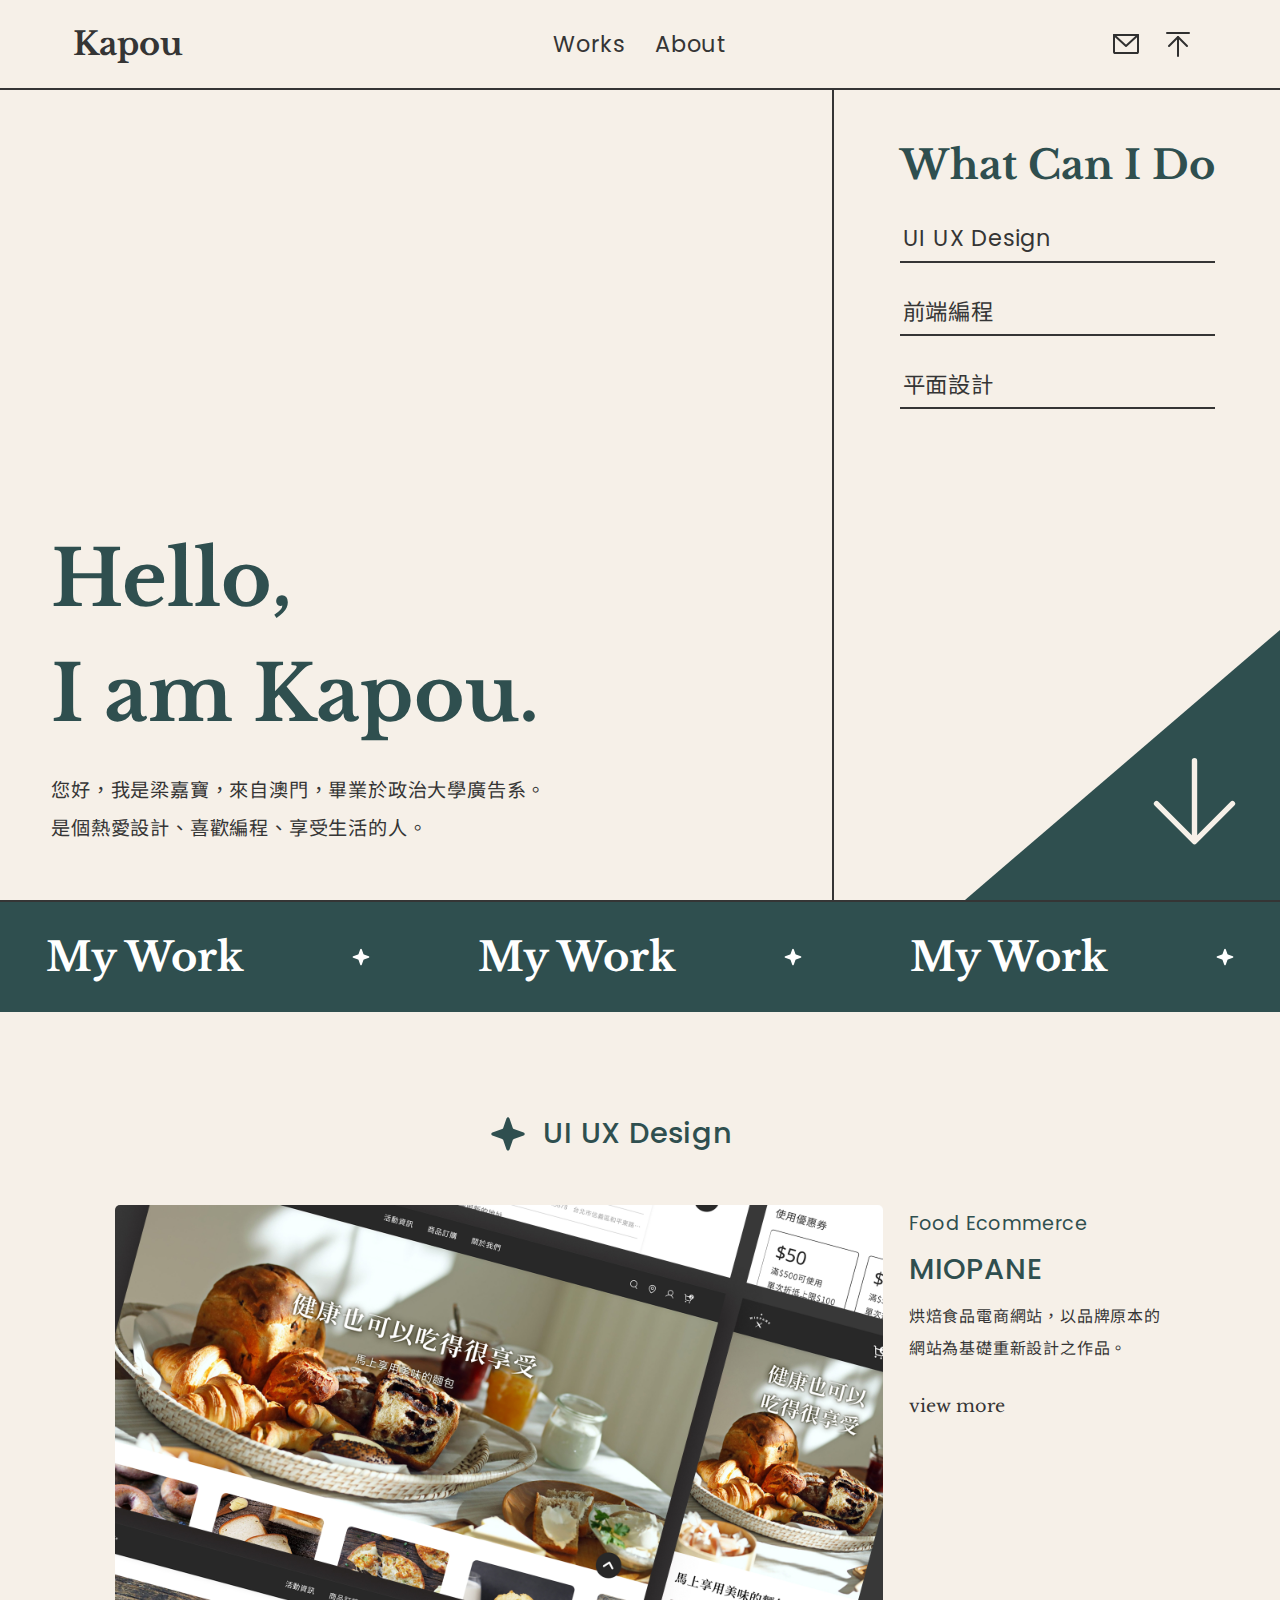
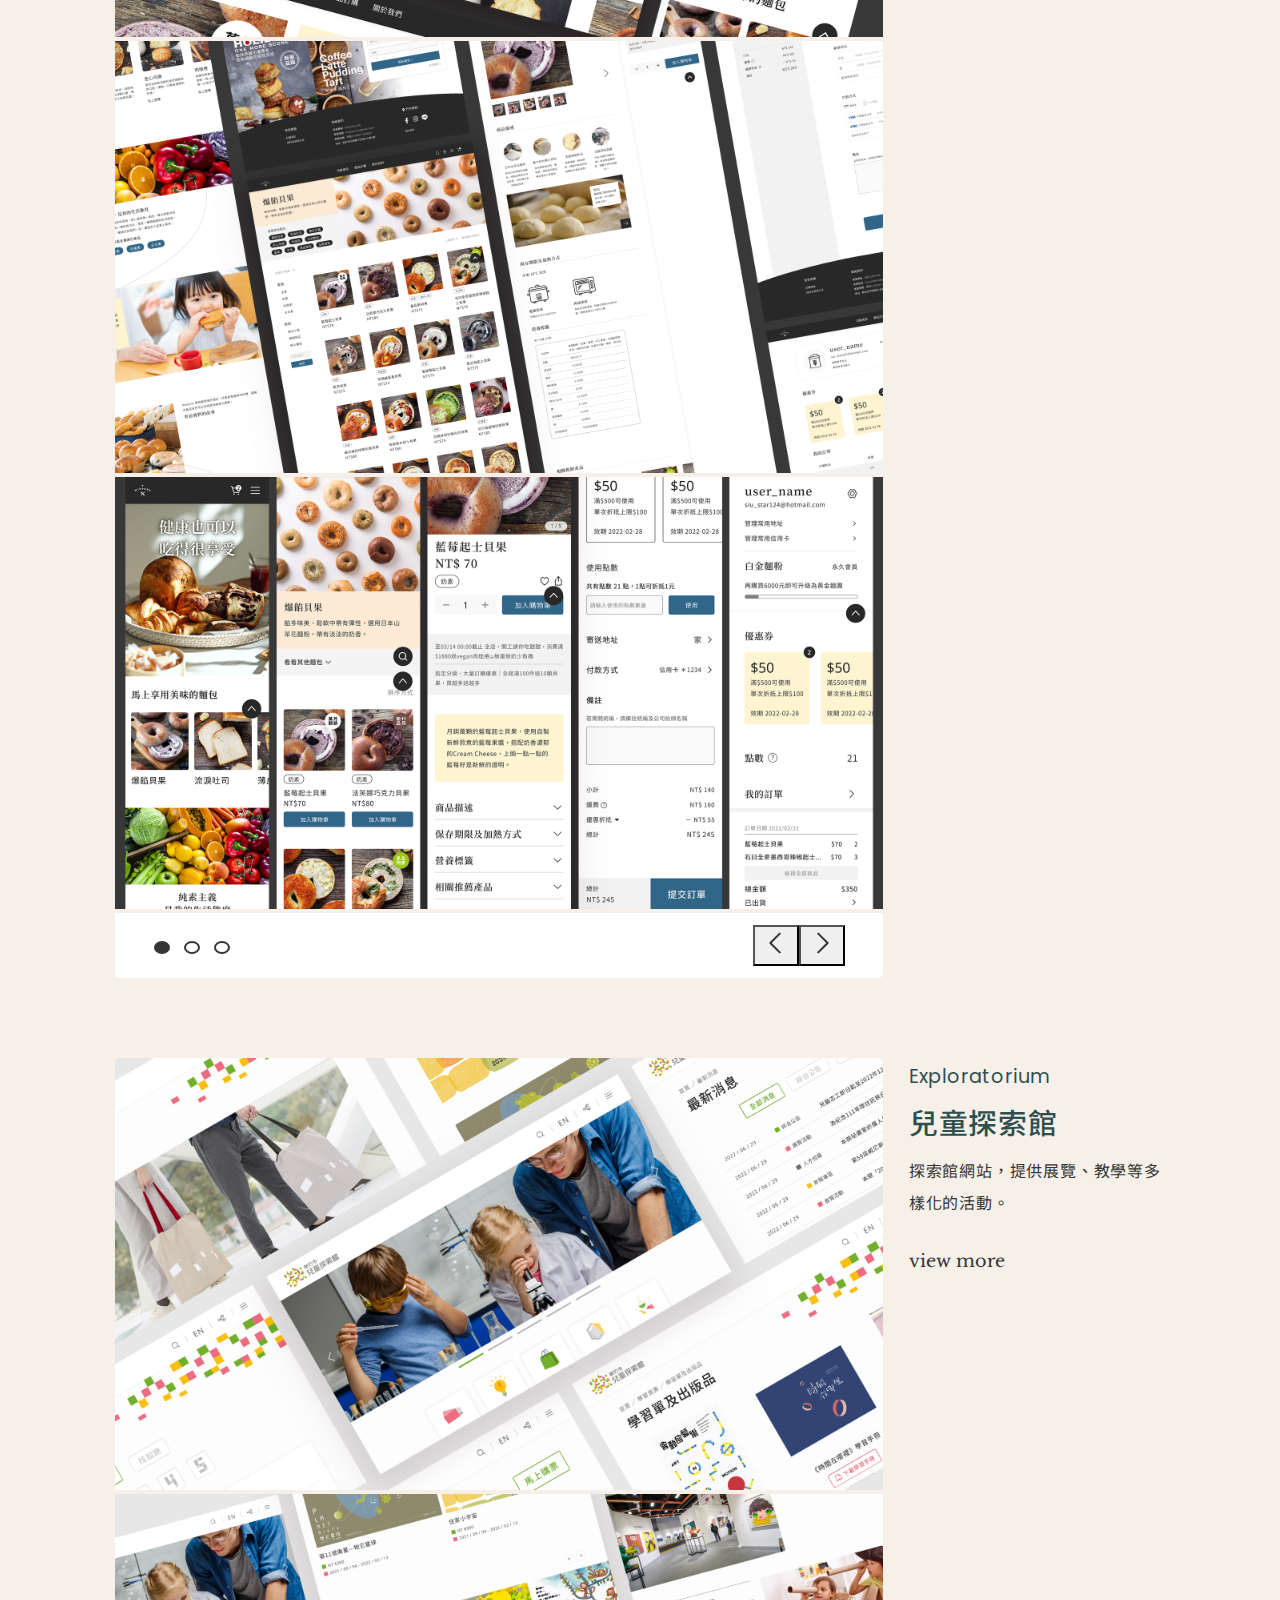
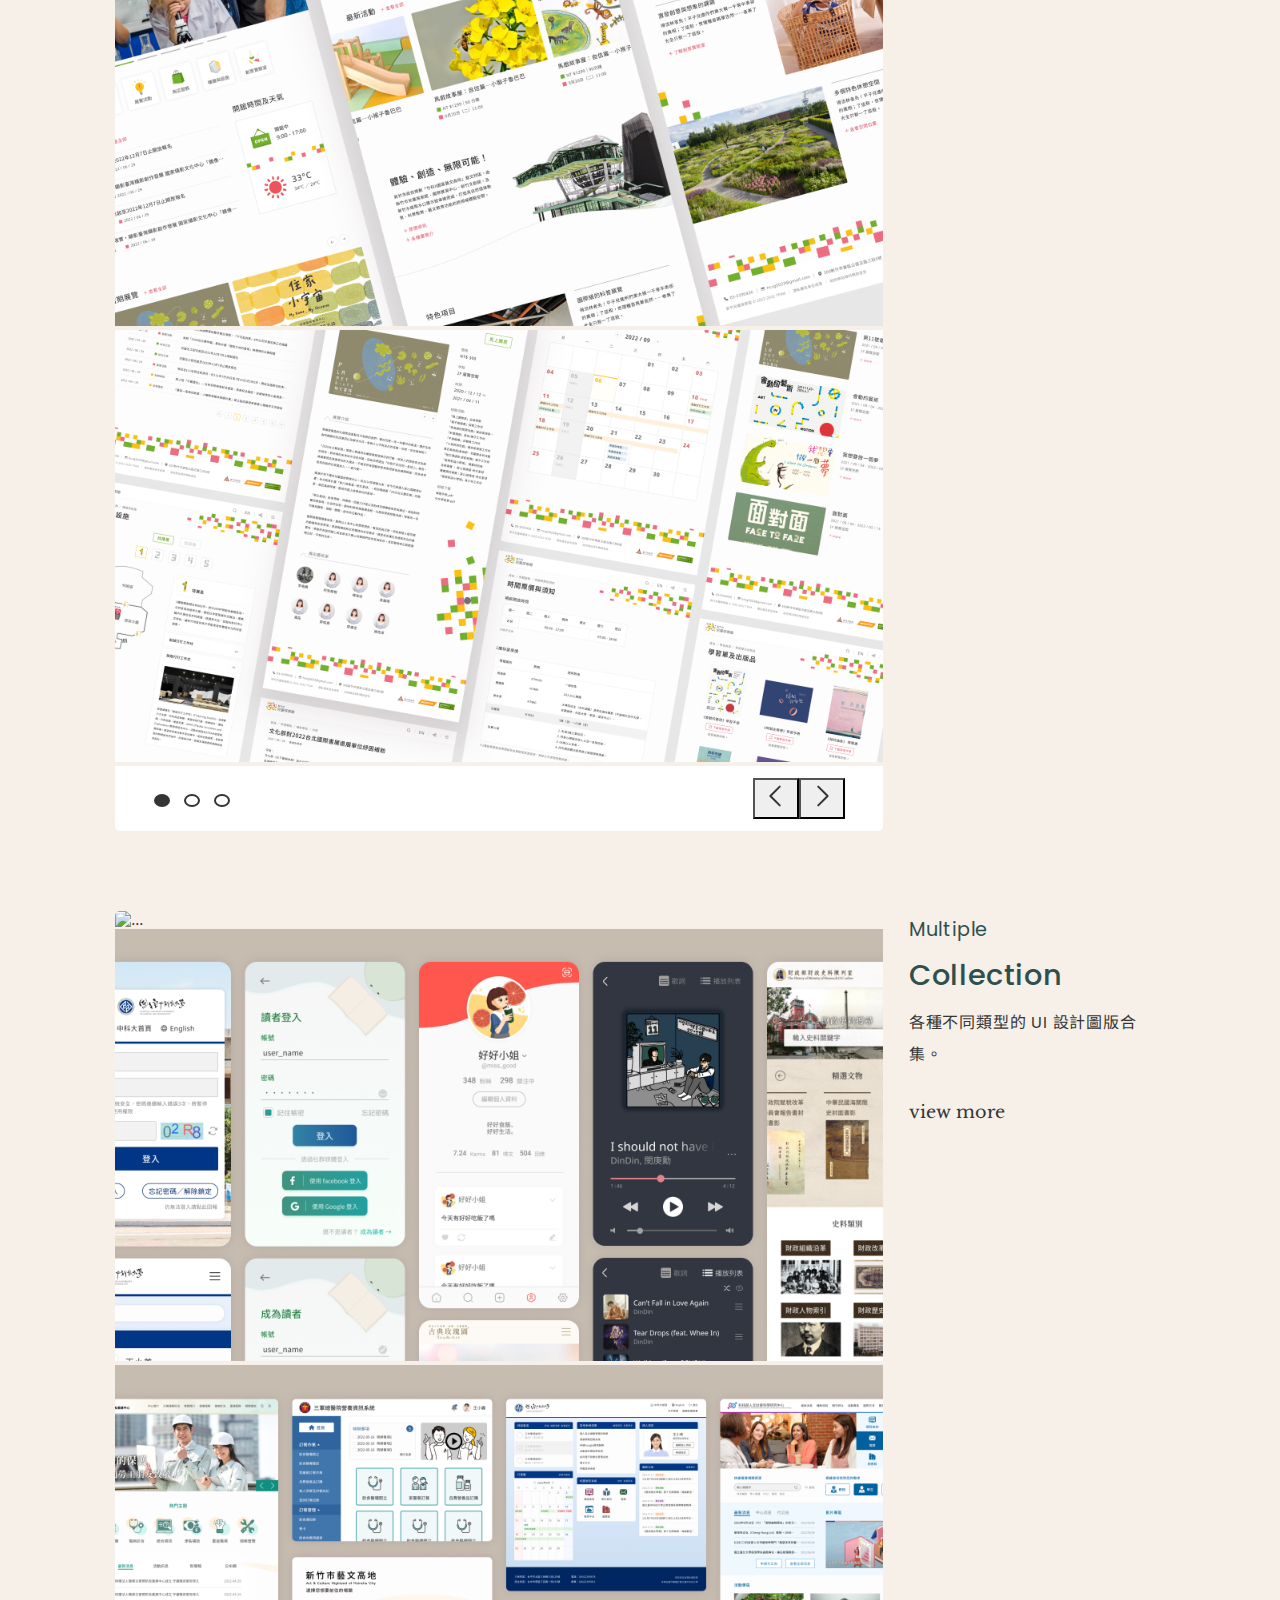
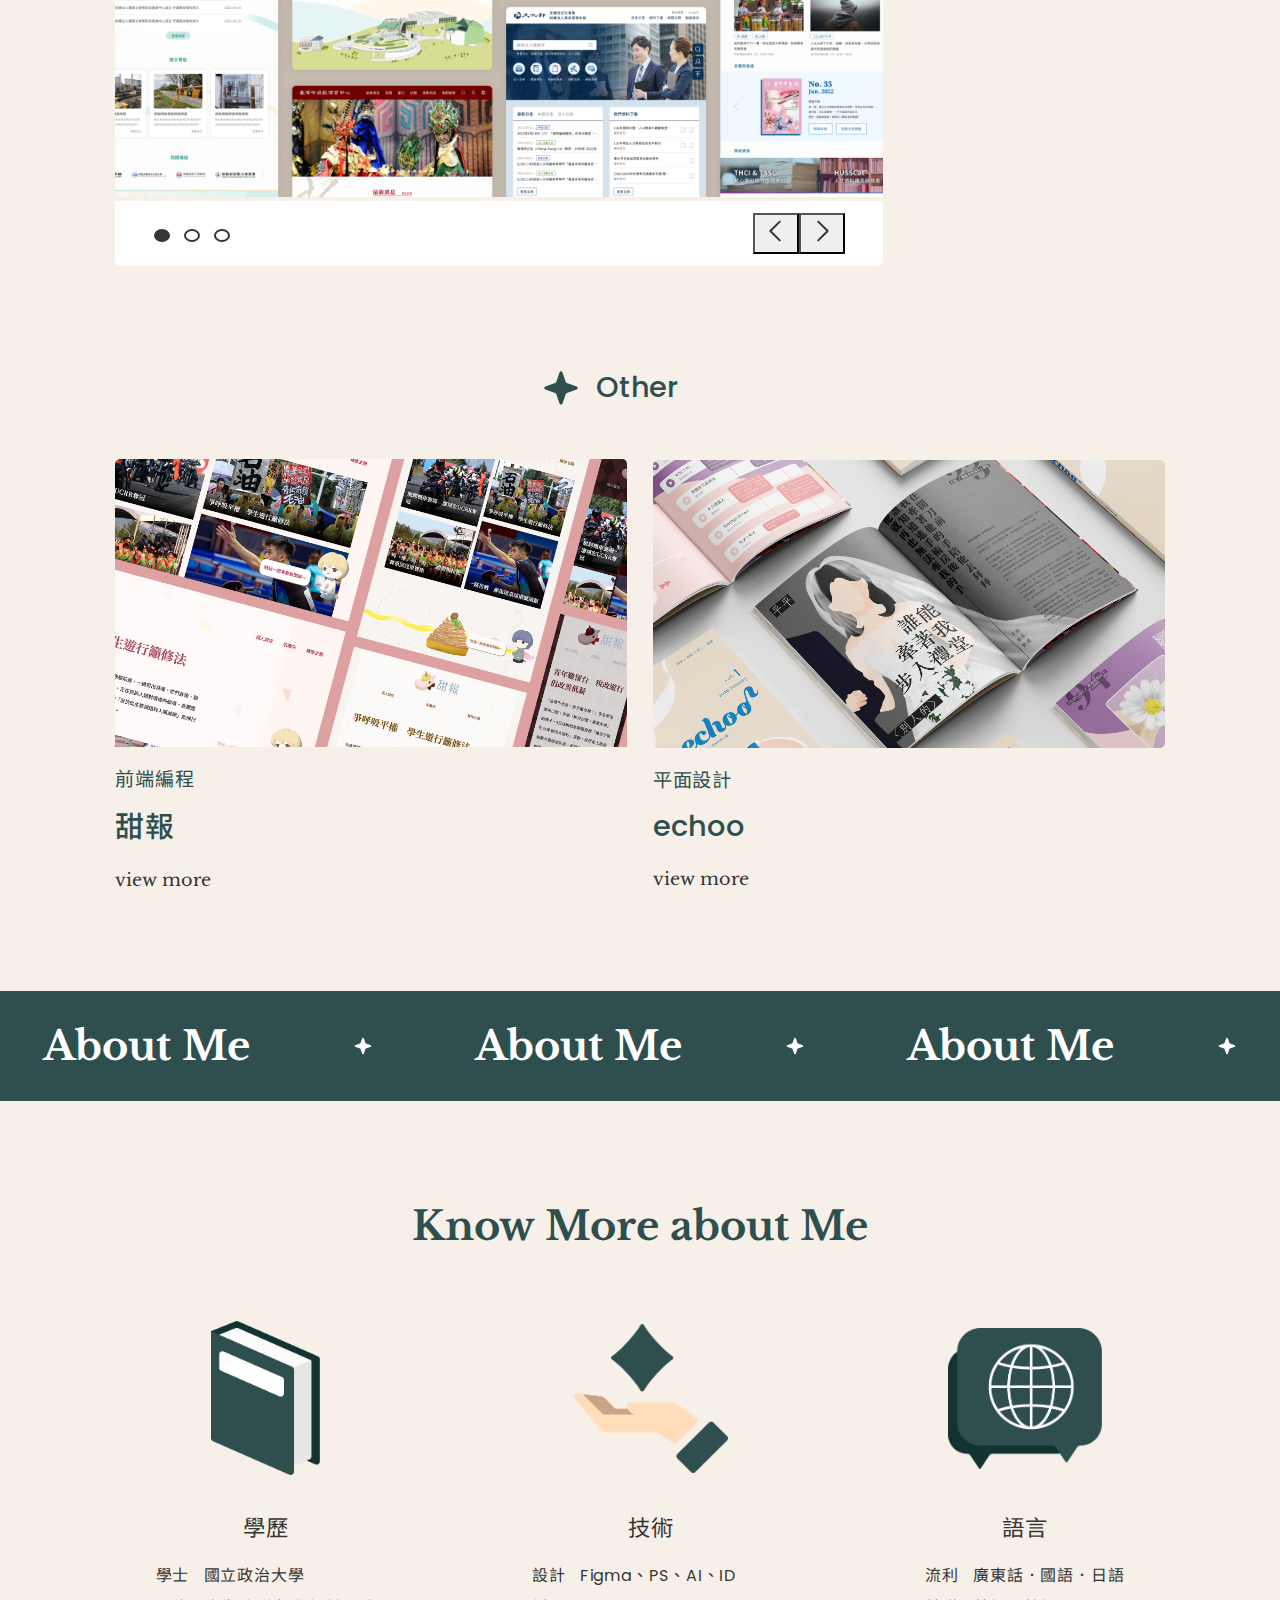
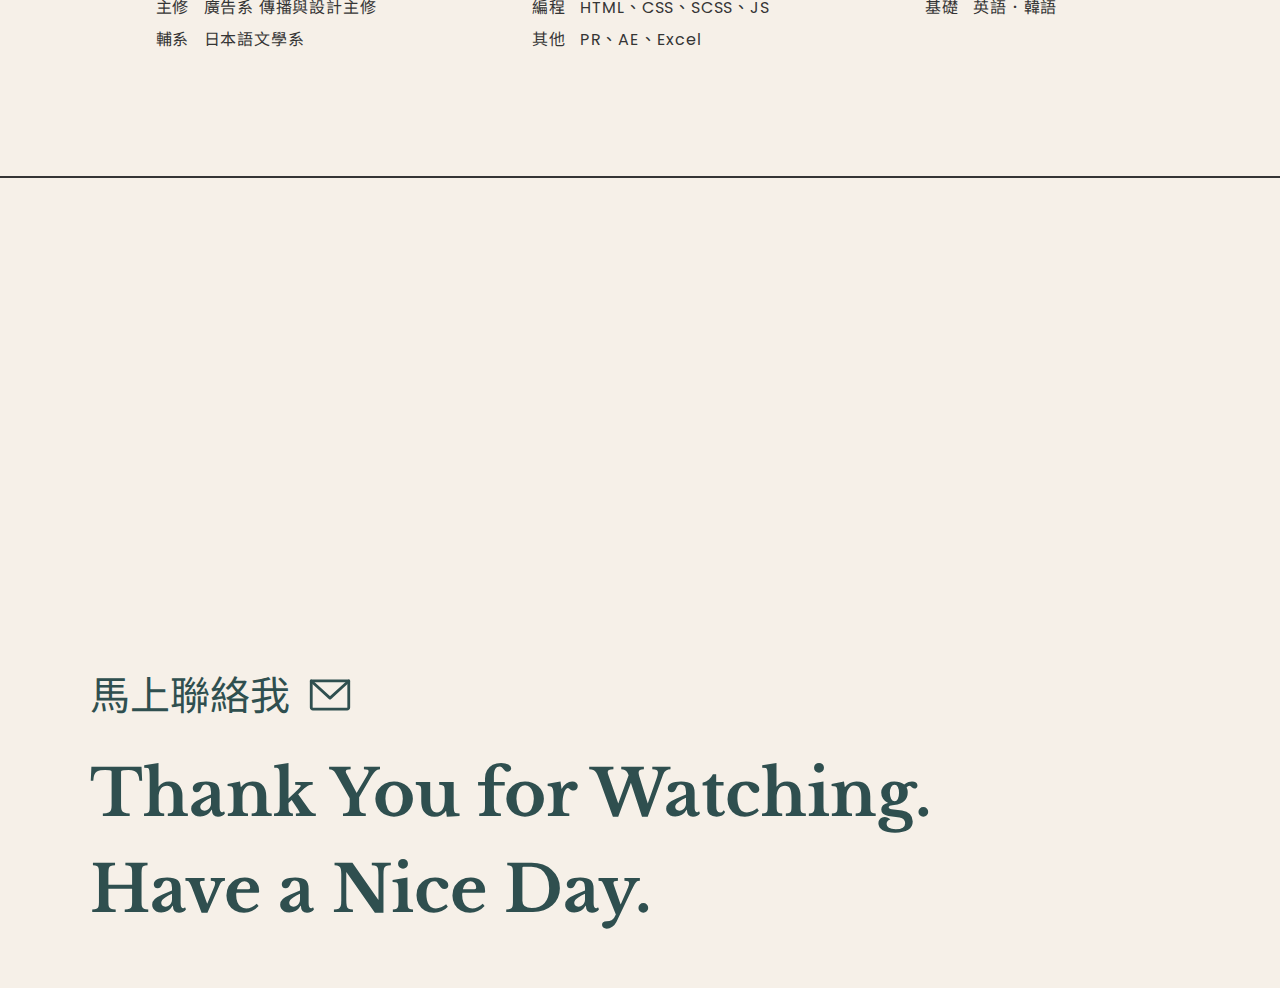
==== commit 33a9e1fc: "viewmore bug 及 兒探頁面修正" ====
--- a/html/index.html
+++ b/html/index.html
@@ -212,7 +212,7 @@
                     <h6>Food Ecommerce</h6>
                     <h4>MIOPANE</h4>
                     <p>烘焙食品電商網站，以品牌原本的網站為基礎重新設計之作品。</p>
-                    <a href="./children.html"><span id="A2">view more</span></a>
+                    <a href="./miopane.html"><span id="A2">view more</span></a>
                 </div>
 
             </div>
@@ -228,7 +228,7 @@
                                 <img src="../image/兒童探索館/2.jpg" class="d-block w-100" alt="...">
                             </div>
                             <div class="carousel-item">
-                                <img src="../image/兒童探索館/1.jpg" class="d-block w-100" alt="...">
+                                <img src="../image/兒童探索館/3.jpg" class="d-block w-100" alt="...">
                             </div>
                         </a>
                     </div>
@@ -384,7 +384,7 @@
                 <div class="work_card_infor">
                     <h6>平面設計</h6>
                     <h4>echoo</h4>
-                    <a href="./children.html"><span>view more</span></a>
+                    <a href="./echoo.html"><span>view more</span></a>
                 </div>
             </div>
 
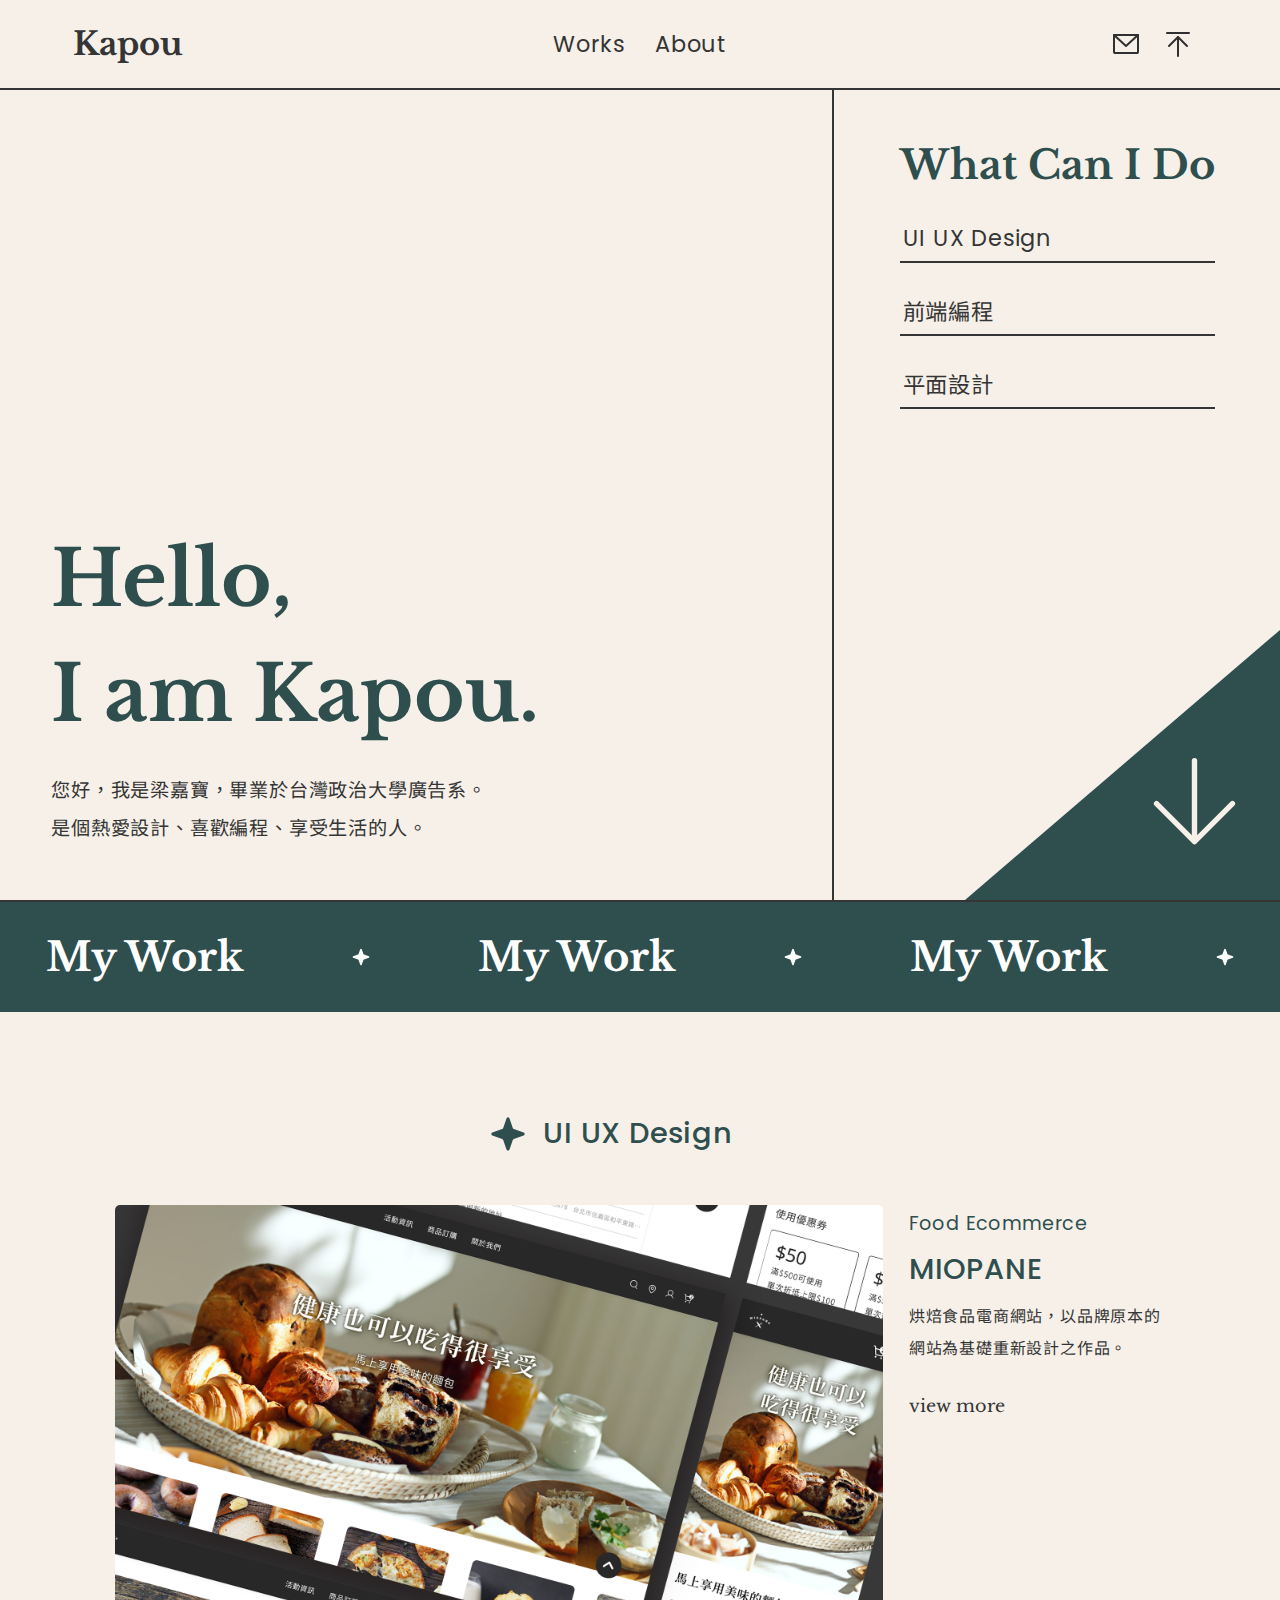
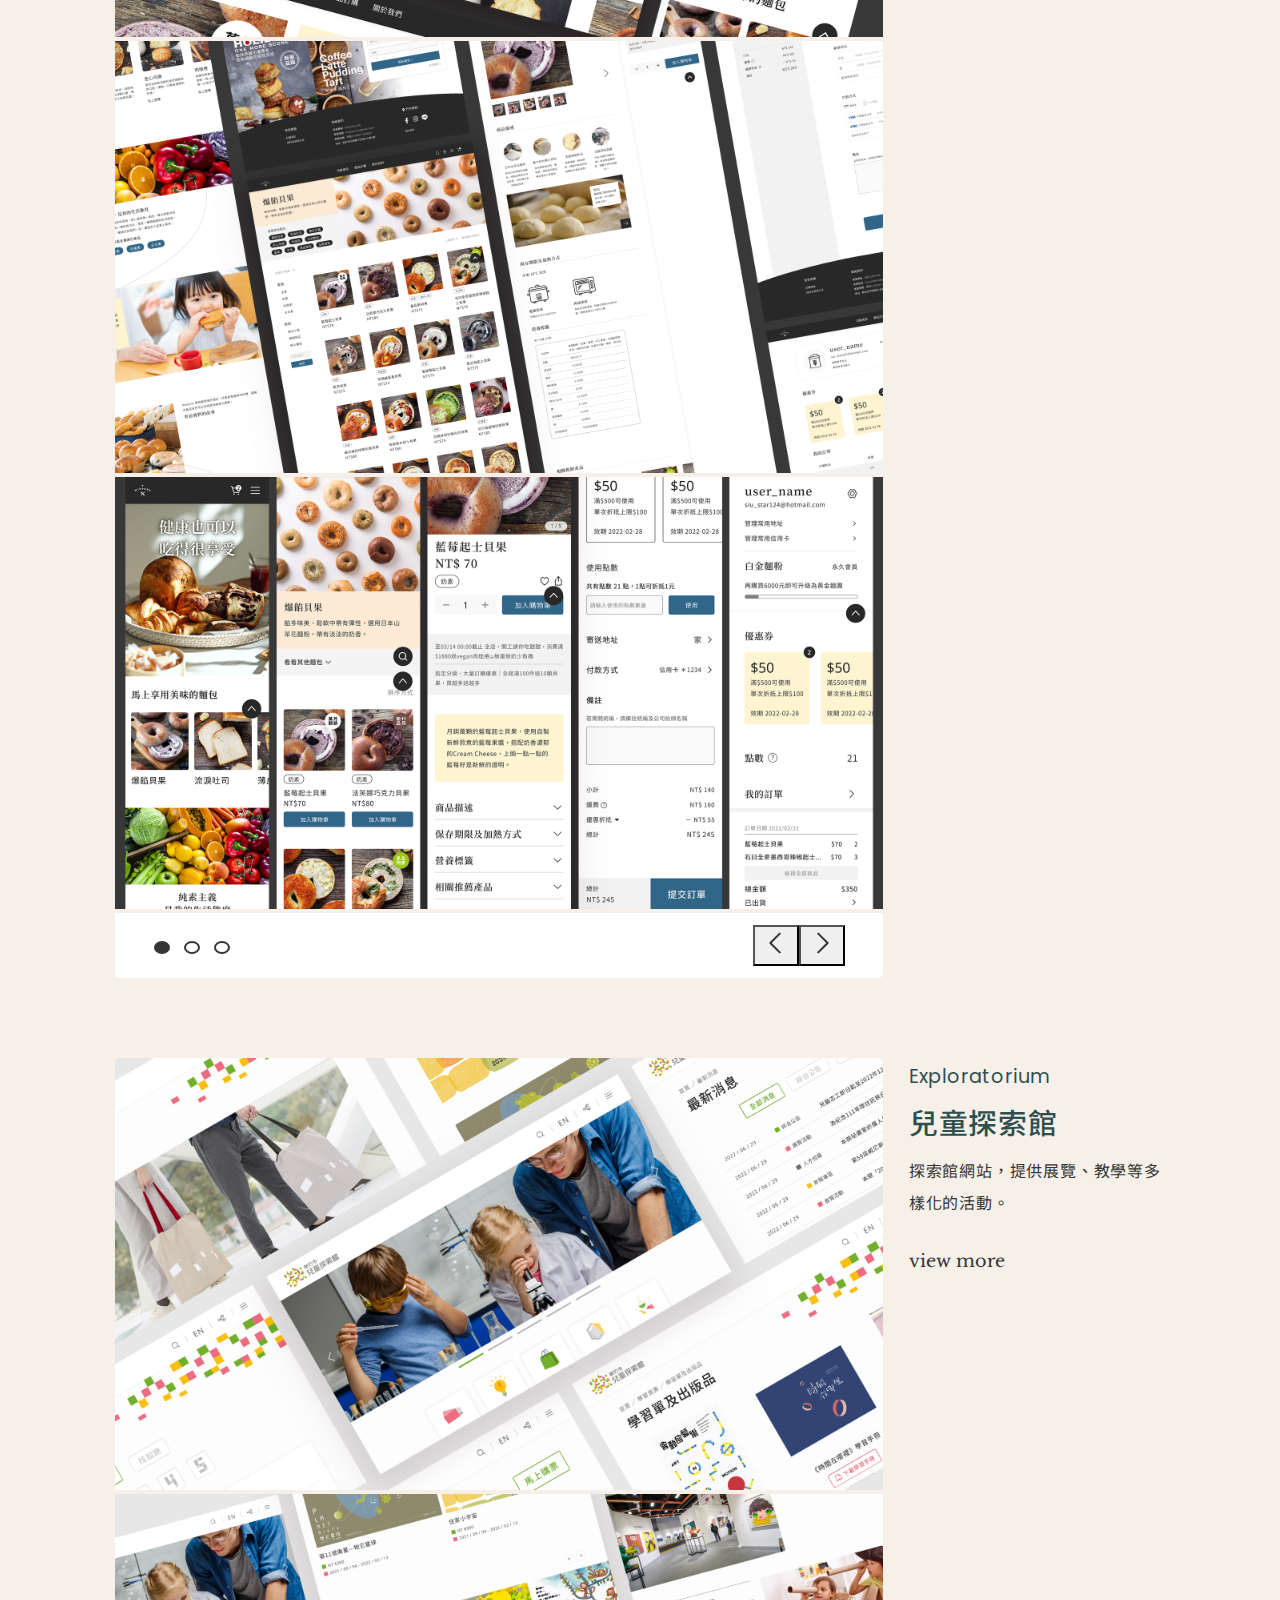
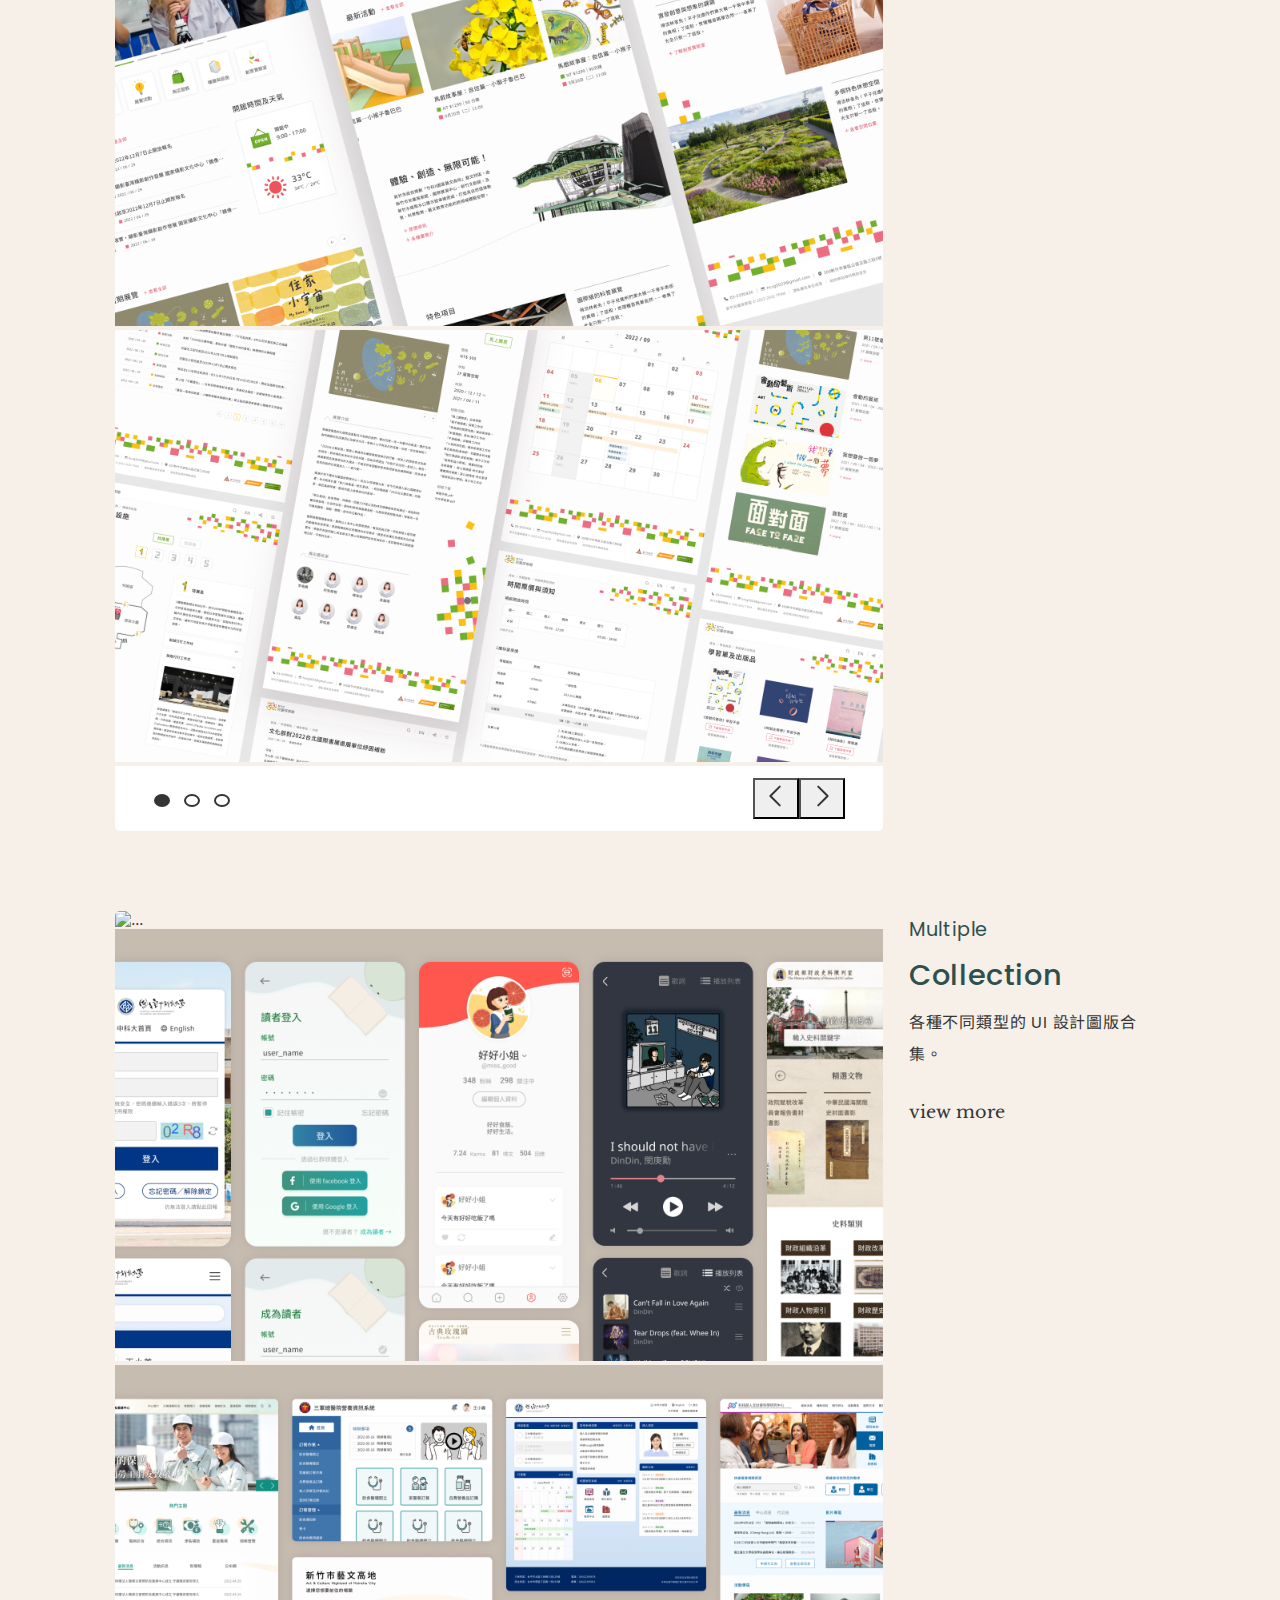
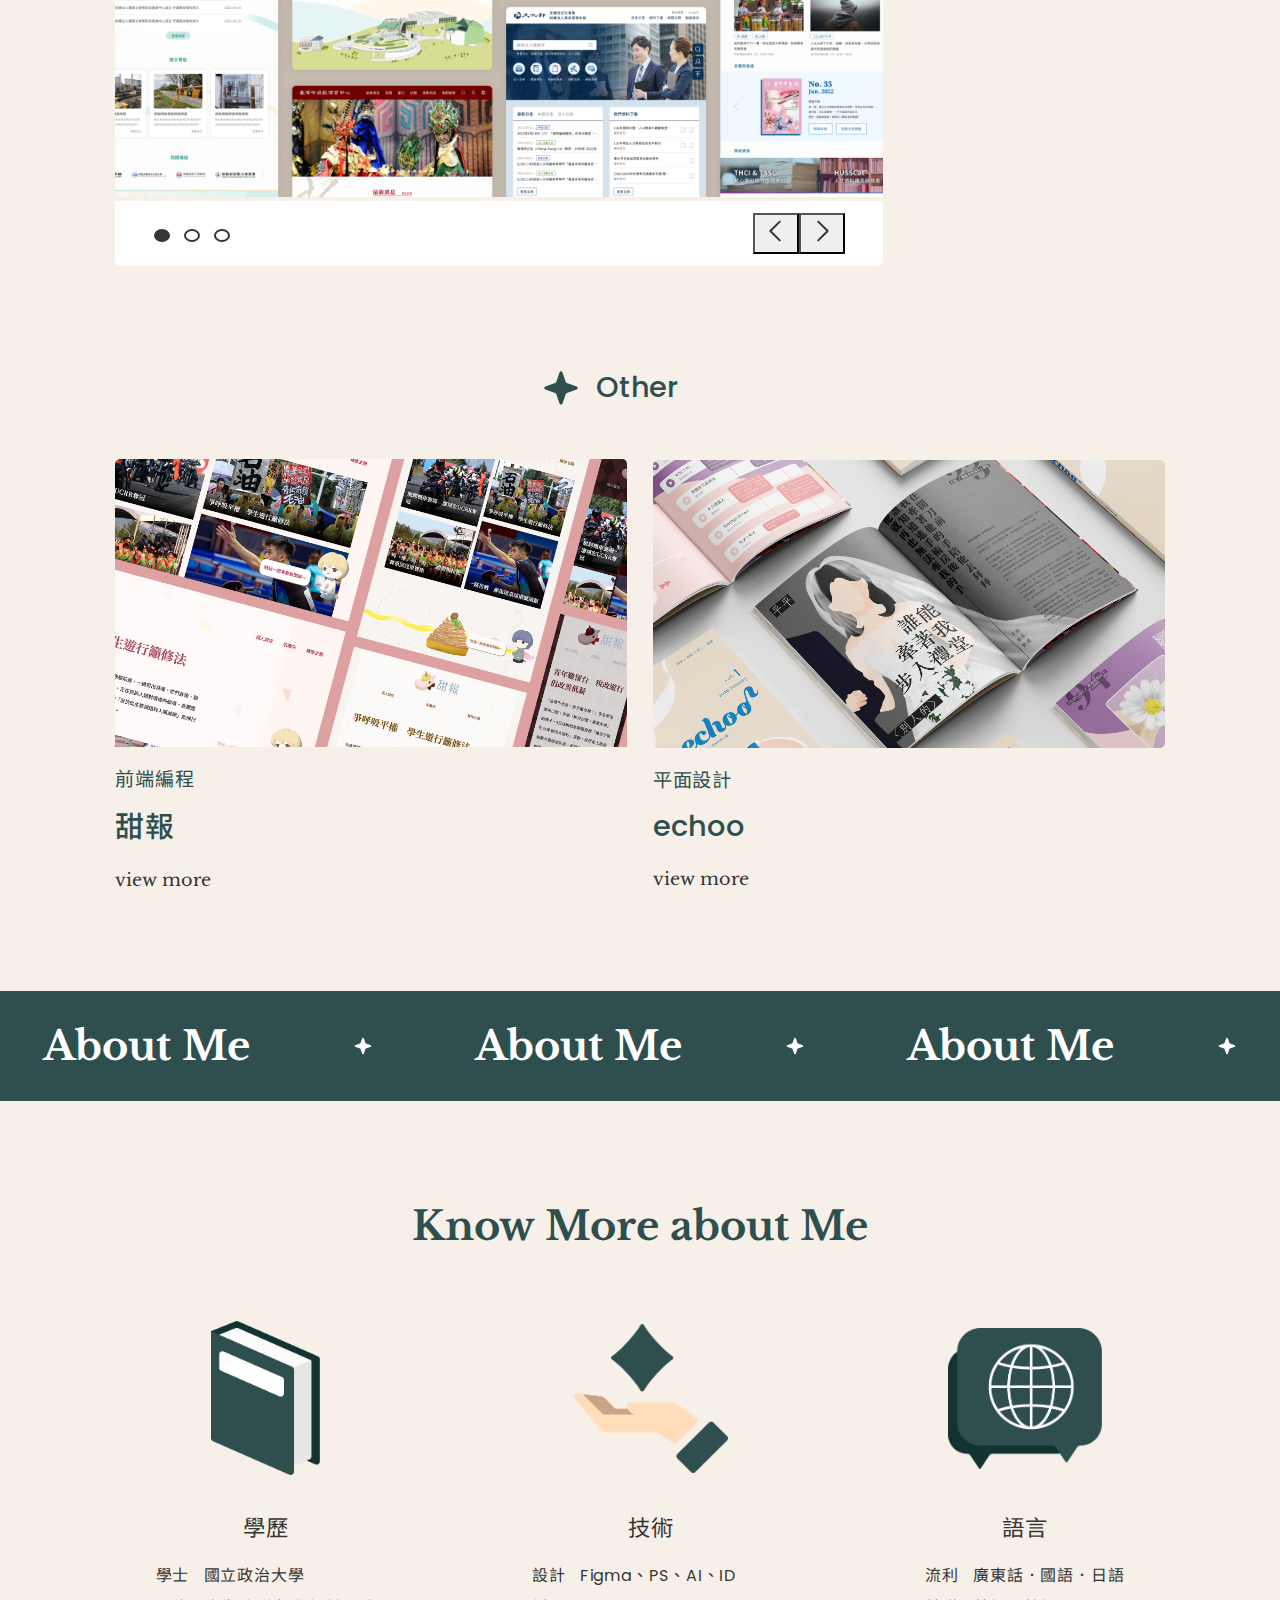
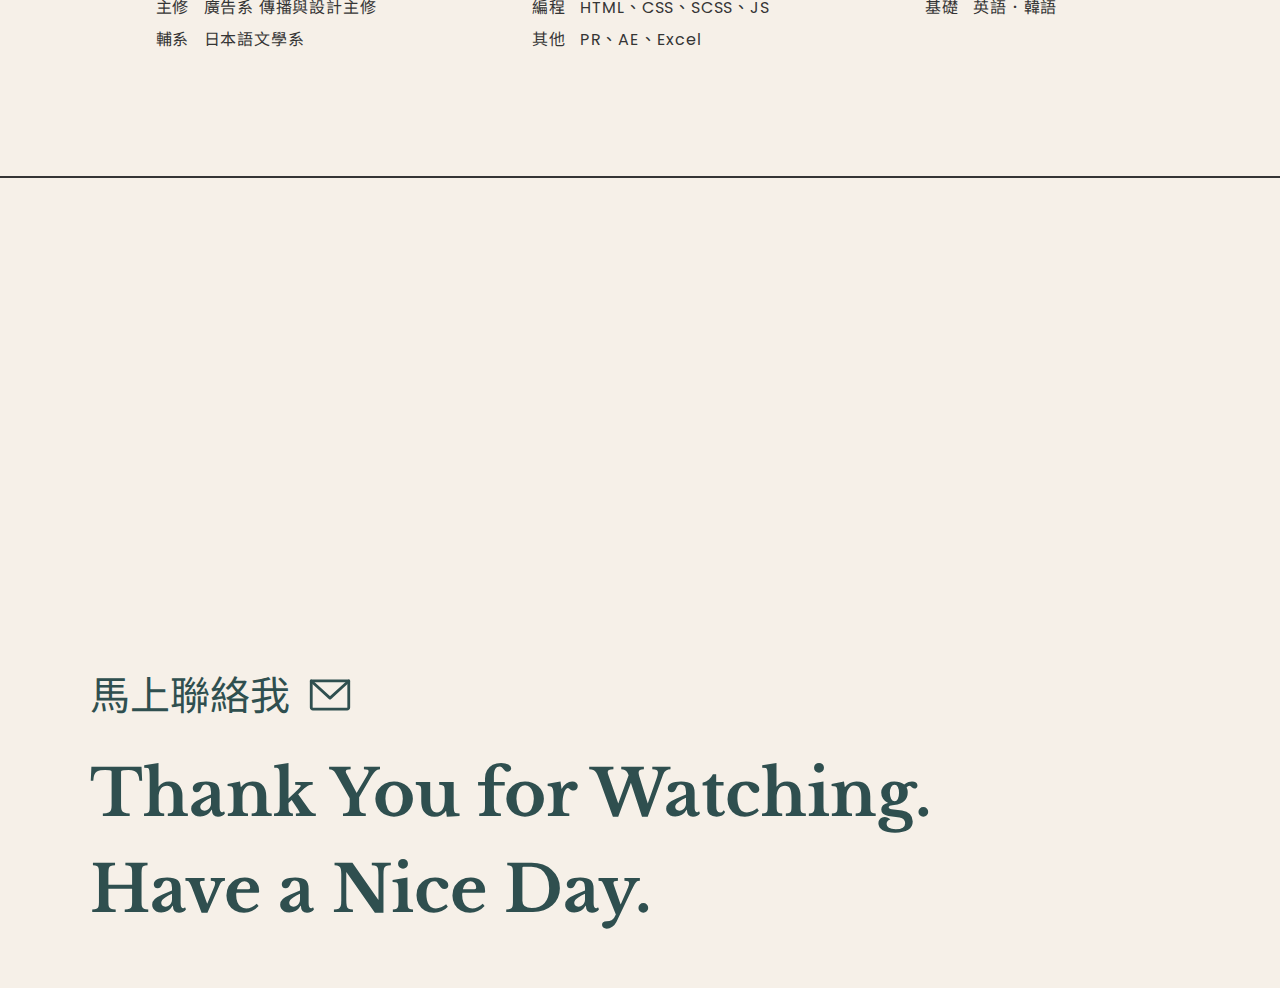
==== commit 8b49f32d: "刪掉來自澳門" ====
--- a/html/index.html
+++ b/html/index.html
@@ -64,7 +64,7 @@
         <div>
             <h1>Hello,<br>
                 I am Kapou.</h1>
-            <h6>您好，我是梁嘉寶，來自澳門，畢業於政治大學廣告系。<br>
+            <h6>您好，我是梁嘉寶，畢業於台灣政治大學廣告系。<br>
                 是個熱愛設計、喜歡編程、享受生活的人。</h6>
         </div>
 
@@ -514,4 +514,4 @@
     <script src="../js/index.js"></script>
 </body>
 
-</html>+</html>
